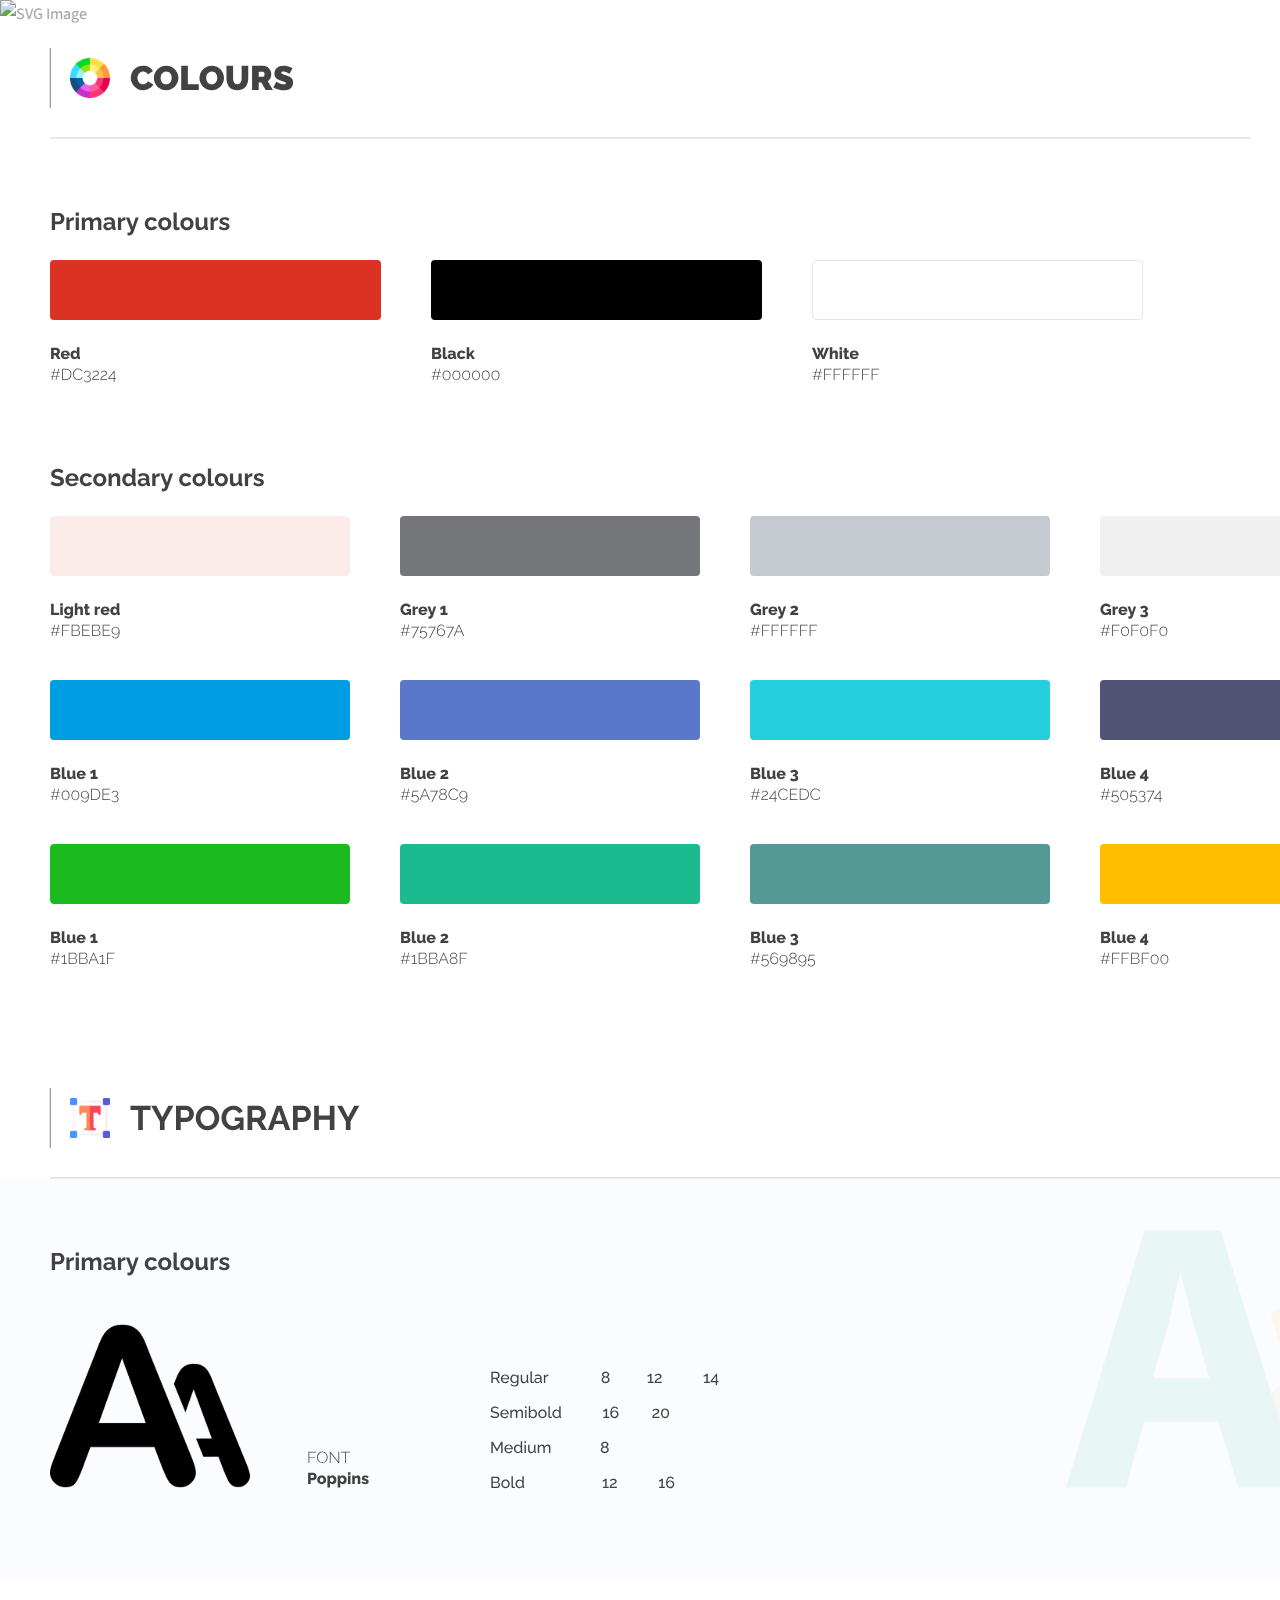
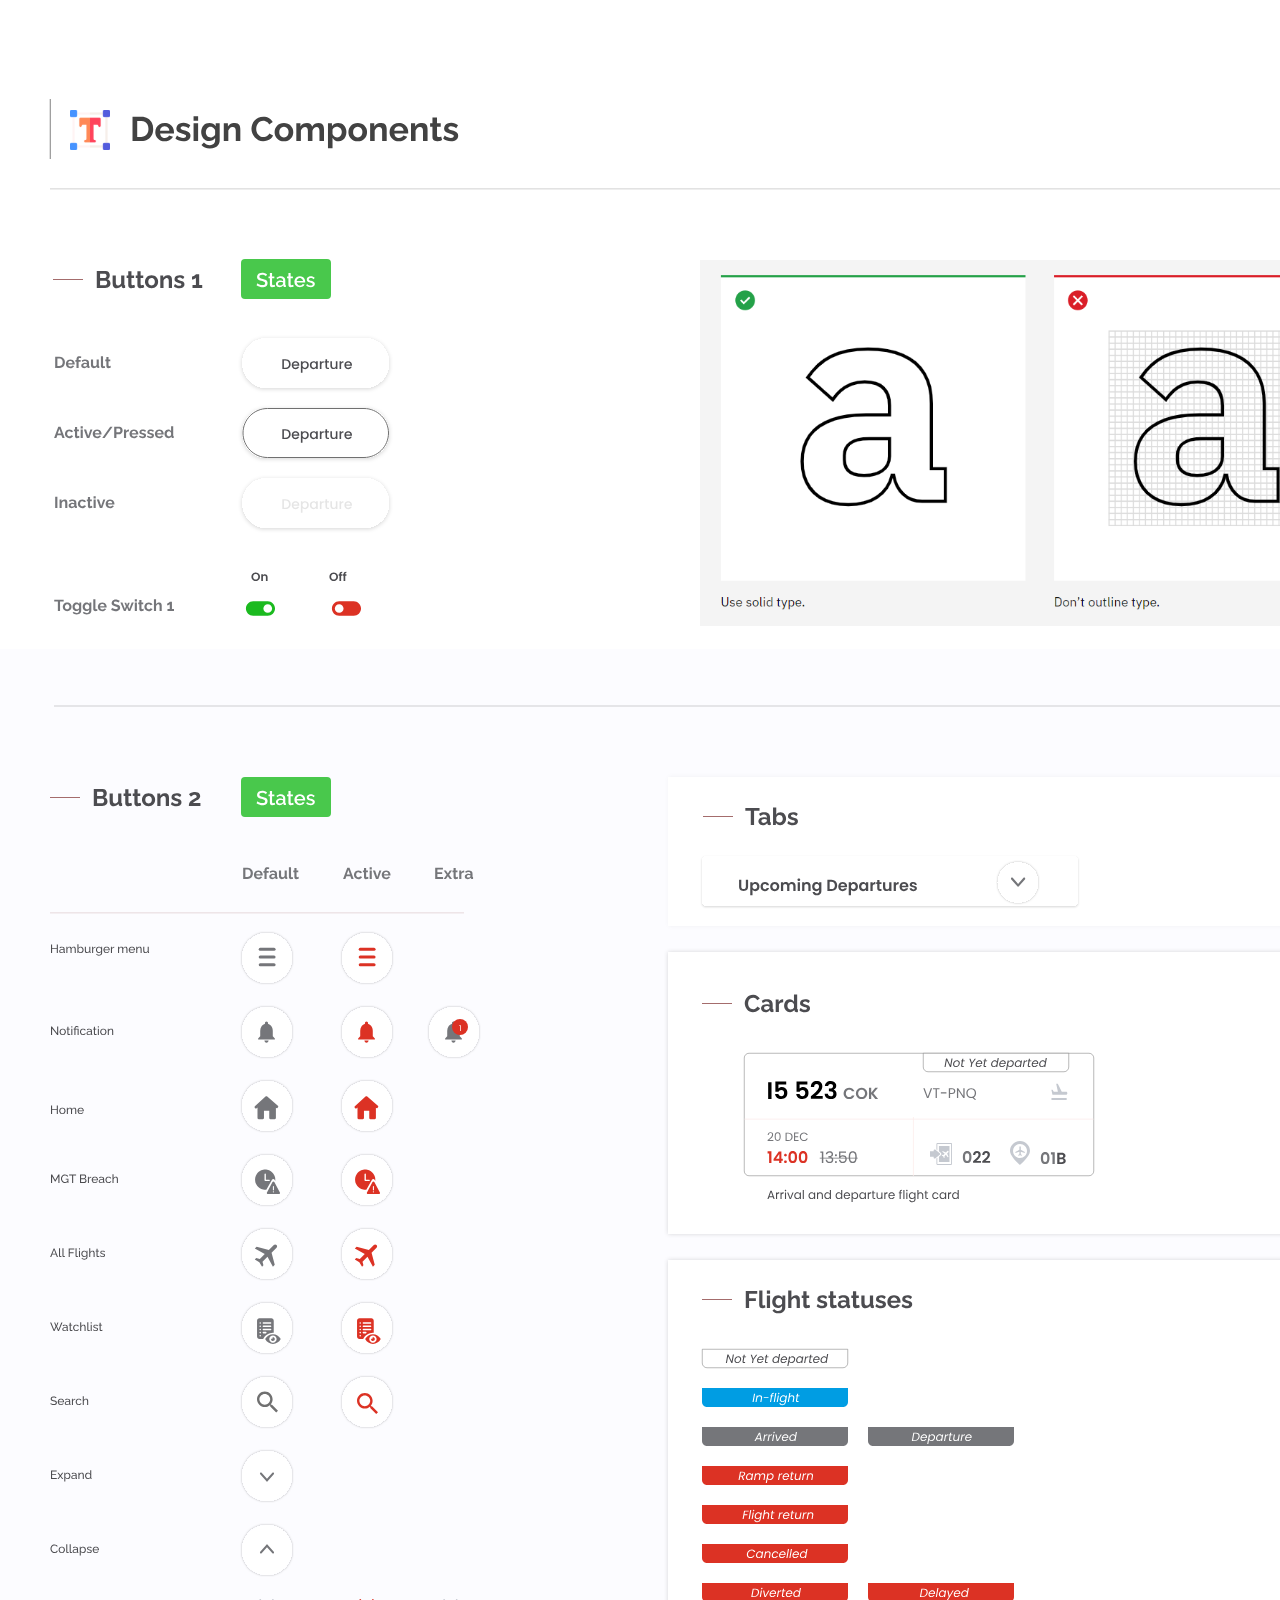
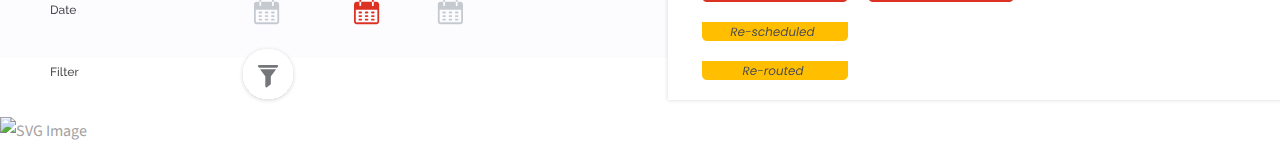
==== product1.html @ 97ff6e6d "initial commit" ====
<!DOCTYPE HTML>
<!--
	Strata by HTML5 UP
	html5up.net | @ajlkn
	Free for personal and commercial use under the CCA 3.0 license (html5up.net/license)
-->
<html>
	<head>
		<title>Strata by HTML5 UP</title>
		<meta charset="utf-8" />
		<meta name="viewport" content="width=device-width, initial-scale=1, user-scalable=no" />
		<link rel="stylesheet" href="assets/css/main.css" />
	</head>
	<body >
		
		<img src="AirAsia India Case Study Page 1.svg" alt="SVG Image">
		<img src="AirAsia India Design System Page 2.svg" alt="SVG Image">
		<img src="AirAsia India Case Study Page 3.svg" alt="SVG Image">
		
		  
			<!-- <header id="header">
				<div class="inner">
					<a href="#" class="image avatar"><img src="images/avatar.jpg" alt="" /></a>
					<h1><strong>I am Karmukil</strong></h1> 
					<div style=" color: #49bf9d; font-size: 40px;margin-top: 1rem;
					margin-bottom: 0.8rem;font-weight:bold;text-shadow: 2px 2px 4px rgba(0, 0, 0, 0.5);">Product designer</div>
					<div style=" letter-spacing: 0.1rem;">USER EXPERIENCE  &nbsp;  |   &nbsp;  VISUAL DESIGN <br /></div>
				</div>
			</header> -->

		<!-- Main -->
			

		<!-- Footer -->
			<!-- <footer id="footer">
				<div class="inner">
					<ul class="icons">
						<li><a href="https://www.linkedin.com/in/karmukil-mayilvaganan-96b422119/" class="icon brands fa-linkedin"><span class="label">linkedin</span></a></li>
						<li><a href="#" class="icon brands fa-github"><span class="label">Github</span></a></li>
						<li><a href="https://www.figma.com/@karmukil" class="icon brands fa-figma"><span class="label">figma</span></a></li>
						<li><a href="mailto:karmukil196@gmail.com?subject=Subject&body=Body text" class="icon solid fa-envelope"><span class="label">Email</span></a></li>
					</ul>
					<ul class="copyright">
						<li>Copyright &copy; 2023 karmukil</li><li>All Rights Reserved</li>
					</ul>
				</div>
			</footer> -->

		<!-- Scripts -->
			<script src="assets/js/jquery.min.js"></script>
			<script src="assets/js/jquery.poptrox.min.js"></script>
			<script src="assets/js/browser.min.js"></script>
			<script src="assets/js/breakpoints.min.js"></script>
			<script src="assets/js/util.js"></script>
			<script src="assets/js/main.js"></script>

	</body>
</html>
---- assets/css/main.css ----
@import url("fontawesome-all.min.css");
@import url("https://fonts.googleapis.com/css?family=Source+Sans+Pro:400,400italic");

/*
	Strata by HTML5 UP
	html5up.net | @ajlkn
	Free for personal and commercial use under the CCA 3.0 license (html5up.net/license)
*/

html, body, div, span, applet, object,
iframe, h1, h2, h3, h4, h5, h6, p, blockquote,
pre, a, abbr, acronym, address, big, cite,
code, del, dfn, em, img, ins, kbd, q, s, samp,
small, strike, strong, sub, sup, tt, var, b,
u, i, center, dl, dt, dd, ol, ul, li, fieldset,
form, label, legend, table, caption, tbody,
tfoot, thead, tr, th, td, article, aside,
canvas, details, embed, figure, figcaption,
footer, header, hgroup, menu, nav, output, ruby,
section, summary, time, mark, audio, video {
	margin: 0;
	padding: 0;
	border: 0;
	font-size: 100%;
	font: inherit;
	vertical-align: baseline;}

article, aside, details, figcaption, figure,
footer, header, hgroup, menu, nav, section {
	display: block;}

body {
	line-height: 1;
}

ol, ul {
	list-style: none;
}

blockquote, q {
	quotes: none;
}

	blockquote:before, blockquote:after, q:before, q:after {
		content: '';
		content: none;
	}

table {
	border-collapse: collapse;
	border-spacing: 0;
}

body {
	-webkit-text-size-adjust: none;
}

mark {
	background-color: transparent;
	color: inherit;
}

input::-moz-focus-inner {
	border: 0;
	padding: 0;
}

input, select, textarea {
	-moz-appearance: none;
	-webkit-appearance: none;
	-ms-appearance: none;
	appearance: none;
}

/* Basic */

	html {
		box-sizing: border-box;
	}

	*, *:before, *:after {
		box-sizing: inherit;
	}

	body {
		background: #fff;
	}

		body.is-preload *, body.is-preload *:before, body.is-preload *:after {
			-moz-animation: none !important;
			-webkit-animation: none !important;
			-ms-animation: none !important;
			animation: none !important;
			-moz-transition: none !important;
			-webkit-transition: none !important;
			-ms-transition: none !important;
			transition: none !important;
		}

	body, input, select, textarea {
		color: #a2a2a2;
		font-family: "Source Sans Pro", Helvetica, sans-serif;
		font-size: 16pt;
		font-weight: 400;
		line-height: 1.75em;
	}

	a {
		-moz-transition: color 0.2s ease-in-out, border-color 0.2s ease-in-out;
		-webkit-transition: color 0.2s ease-in-out, border-color 0.2s ease-in-out;
		-ms-transition: color 0.2s ease-in-out, border-color 0.2s ease-in-out;
		transition: color 0.2s ease-in-out, border-color 0.2s ease-in-out;
		border-bottom: dotted 1px;
		color: #49bf9d;
		text-decoration: none;
	}

		a:hover {
			border-bottom-color: transparent;
			color: #49bf9d !important;
			text-decoration: none;
		}

	strong, b {
		color: #787878;
		font-weight: 400;
	}

	em, i {
		font-style: italic;
	}

	p {
		margin: 0 0 2em 0;
	}

	h1, h2, h3, h4, h5, h6 {
		color: #787878;
		font-weight: 400;
		line-height: 1em;
		margin: 0 0 1em 0;
	}

		h1 a, h2 a, h3 a, h4 a, h5 a, h6 a {
			color: inherit;
			text-decoration: none;
		}

	h1 {
		font-size: 2em;
		line-height: 1.5em;
	}

	h2 {
		font-size: 1.5em;
		line-height: 1.5em;
	}

	h3 {
		font-size: 1.25em;
		line-height: 1.5em;
	}

	h4 {
		font-size: 1.1em;
		line-height: 1.5em;
	}

	h5 {
		font-size: 0.9em;
		line-height: 1.5em;
	}

	h6 {
		font-size: 0.7em;
		line-height: 1.5em;
	}

	sub {
		font-size: 0.8em;
		position: relative;
		top: 0.5em;
	}

	sup {
		font-size: 0.8em;
		position: relative;
		top: -0.5em;
	}

	hr {
		border: 0;
		border-bottom: solid 2px #efefef;
		margin: 2em 0;
	}

		hr.major {
			margin: 3em 0;
		}

	blockquote {
		border-left: solid 6px #efefef;
		font-style: italic;
		margin: 0 0 2em 0;
		padding: 0.5em 0 0.5em 1.5em;
	}

	code {
		background: #f7f7f7;
		border-radius: 0.35em;
		border: solid 2px #efefef;
		font-family: "Courier New", monospace;
		font-size: 0.9em;
		margin: 0 0.25em;
		padding: 0.25em 0.65em;
	}

	pre {
		-webkit-overflow-scrolling: touch;
		font-family: "Courier New", monospace;
		font-size: 0.9em;
		margin: 0 0 2em 0;
	}

		pre code {
			display: block;
			line-height: 1.75em;
			padding: 1em 1.5em;
			overflow-x: auto;
		}

	.align-left {
		text-align: left;
	}

	.align-center {
		text-align: center;
	}

	.align-right {
		text-align: right;
	}

/* Container */

	.container {
		margin: 0 auto;
		max-width: calc(100% - 4em);
		width: 100%;
	}

		.container.xsmall {
			width: 25%;
		}

		.container.small {
			width: 50%;
		}

		.container.medium {
			width: 75%;
		}

		.container.large {
			width: 125%;
		}

		.container.xlarge {
			width: 150%;
		}

		.container.max {
			width: 100%;
		}

		@media screen and (max-width: 980px) {

			.container {
				width: 100% !important;
				max-width: 100% !important;
			}

		}

		@media screen and (max-width: 480px) {

			.container {
				max-width: calc(100% - 3em);
			}

		}

/* Row */

	.row {
		display: flex;
		flex-wrap: wrap;
		box-sizing: border-box;
		align-items: stretch;
	}

		.row > * {
			box-sizing: border-box;
		}

		.row.gtr-uniform > * > :last-child {
			margin-bottom: 0;
		}

		.row.aln-left {
			justify-content: flex-start;
		}

		.row.aln-center {
			justify-content: center;
		}

		.row.aln-right {
			justify-content: flex-end;
		}

		.row.aln-top {
			align-items: flex-start;
		}

		.row.aln-middle {
			align-items: center;
		}

		.row.aln-bottom {
			align-items: flex-end;
		}

		.row > .imp {
			order: -1;
		}

		.row > .col-1 {
			width: 8.33333%;
		}

		.row > .off-1 {
			margin-left: 8.33333%;
		}

		.row > .col-2 {
			width: 16.66667%;
		}

		.row > .off-2 {
			margin-left: 16.66667%;
		}

		.row > .col-3 {
			width: 25%;
		}

		.row > .off-3 {
			margin-left: 25%;
		}

		.row > .col-4 {
			width: 33.33333%;
		}

		.row > .off-4 {
			margin-left: 33.33333%;
		}

		.row > .col-5 {
			width: 41.66667%;
		}

		.row > .off-5 {
			margin-left: 41.66667%;
		}

		.row > .col-6 {
			width: 50%;
		}

		.row > .off-6 {
			margin-left: 50%;
		}

		.row > .col-7 {
			width: 58.33333%;
		}

		.row > .off-7 {
			margin-left: 58.33333%;
		}

		.row > .col-8 {
			width: 66.66667%;
		}

		.row > .off-8 {
			margin-left: 66.66667%;
		}

		.row > .col-9 {
			width: 75%;
		}

		.row > .off-9 {
			margin-left: 75%;
		}

		.row > .col-10 {
			width: 83.33333%;
		}

		.row > .off-10 {
			margin-left: 83.33333%;
		}

		.row > .col-11 {
			width: 91.66667%;
		}

		.row > .off-11 {
			margin-left: 91.66667%;
		}

		.row > .col-12 {
			width: 100%;
		}

		.row > .off-12 {
			margin-left: 100%;
		}

		.row.gtr-0 {
			margin-top: 0;
			margin-left: 0em;
		}

			.row.gtr-0 > * {
				padding: 0 0 0 0em;
			}

			.row.gtr-0.gtr-uniform {
				margin-top: 0em;
			}

				.row.gtr-0.gtr-uniform > * {
					padding-top: 0em;
				}

		.row.gtr-25 {
			margin-top: 0;
			margin-left: -0.625em;
		}

			.row.gtr-25 > * {
				padding: 0 0 0 0.625em;
			}

			.row.gtr-25.gtr-uniform {
				margin-top: -0.625em;
			}

				.row.gtr-25.gtr-uniform > * {
					padding-top: 0.625em;
				}

		.row.gtr-50 {
			margin-top: 0;
			margin-left: -1.25em;
		}

			.row.gtr-50 > * {
				padding: 0 0 0 1.25em;
			}

			.row.gtr-50.gtr-uniform {
				margin-top: -1.25em;
			}

				.row.gtr-50.gtr-uniform > * {
					padding-top: 1.25em;
				}

		.row {
			margin-top: 0;
			margin-left: -2.5em;
		}

			.row > * {
				padding: 0 0 0 2.5em;
			}

			.row.gtr-uniform {
				margin-top: -2.5em;
			}

				.row.gtr-uniform > * {
					padding-top: 2.5em;
				}

		.row.gtr-150 {
			margin-top: 0;
			margin-left: -3.75em;
		}

			.row.gtr-150 > * {
				padding: 0 0 0 3.75em;
			}

			.row.gtr-150.gtr-uniform {
				margin-top: -3.75em;
			}

				.row.gtr-150.gtr-uniform > * {
					padding-top: 3.75em;
				}

		.row.gtr-200 {
			margin-top: 0;
			margin-left: -5em;
		}

			.row.gtr-200 > * {
				padding: 0 0 0 5em;
			}

			.row.gtr-200.gtr-uniform {
				margin-top: -5em;
			}

				.row.gtr-200.gtr-uniform > * {
					padding-top: 5em;
				}

		@media screen and (max-width: 1800px) {

			.row {
				display: flex;
				flex-wrap: wrap;
				box-sizing: border-box;
				align-items: stretch;
			}

				.row > * {
					box-sizing: border-box;
				}

				.row.gtr-uniform > * > :last-child {
					margin-bottom: 0;
				}

				.row.aln-left {
					justify-content: flex-start;
				}

				.row.aln-center {
					justify-content: center;
				}

				.row.aln-right {
					justify-content: flex-end;
				}

				.row.aln-top {
					align-items: flex-start;
				}

				.row.aln-middle {
					align-items: center;
				}

				.row.aln-bottom {
					align-items: flex-end;
				}

				.row > .imp-xlarge {
					order: -1;
				}

				.row > .col-1-xlarge {
					width: 8.33333%;
				}

				.row > .off-1-xlarge {
					margin-left: 8.33333%;
				}

				.row > .col-2-xlarge {
					width: 16.66667%;
				}

				.row > .off-2-xlarge {
					margin-left: 16.66667%;
				}

				.row > .col-3-xlarge {
					width: 25%;
				}

				.row > .off-3-xlarge {
					margin-left: 25%;
				}

				.row > .col-4-xlarge {
					width: 33.33333%;
				}

				.row > .off-4-xlarge {
					margin-left: 33.33333%;
				}

				.row > .col-5-xlarge {
					width: 41.66667%;
				}

				.row > .off-5-xlarge {
					margin-left: 41.66667%;
				}

				.row > .col-6-xlarge {
					width: 50%;
				}

				.row > .off-6-xlarge {
					margin-left: 50%;
				}

				.row > .col-7-xlarge {
					width: 58.33333%;
				}

				.row > .off-7-xlarge {
					margin-left: 58.33333%;
				}

				.row > .col-8-xlarge {
					width: 66.66667%;
				}

				.row > .off-8-xlarge {
					margin-left: 66.66667%;
				}

				.row > .col-9-xlarge {
					width: 75%;
				}

				.row > .off-9-xlarge {
					margin-left: 75%;
				}

				.row > .col-10-xlarge {
					width: 83.33333%;
				}

				.row > .off-10-xlarge {
					margin-left: 83.33333%;
				}

				.row > .col-11-xlarge {
					width: 91.66667%;
				}

				.row > .off-11-xlarge {
					margin-left: 91.66667%;
				}

				.row > .col-12-xlarge {
					width: 100%;
				}

				.row > .off-12-xlarge {
					margin-left: 100%;
				}

				.row.gtr-0 {
					margin-top: 0;
					margin-left: 0em;
				}

					.row.gtr-0 > * {
						padding: 0 0 0 0em;
					}

					.row.gtr-0.gtr-uniform {
						margin-top: 0em;
					}

						.row.gtr-0.gtr-uniform > * {
							padding-top: 0em;
						}

				.row.gtr-25 {
					margin-top: 0;
					margin-left: -0.625em;
				}

					.row.gtr-25 > * {
						padding: 0 0 0 0.625em;
					}

					.row.gtr-25.gtr-uniform {
						margin-top: -0.625em;
					}

						.row.gtr-25.gtr-uniform > * {
							padding-top: 0.625em;
						}

				.row.gtr-50 {
					margin-top: 0;
					margin-left: -1.25em;
				}

					.row.gtr-50 > * {
						padding: 0 0 0 1.25em;
					}

					.row.gtr-50.gtr-uniform {
						margin-top: -1.25em;
					}

						.row.gtr-50.gtr-uniform > * {
							padding-top: 1.25em;
						}

				.row {
					margin-top: 0;
					margin-left: -2.5em;
				}

					.row > * {
						padding: 0 0 0 2.5em;
					}

					.row.gtr-uniform {
						margin-top: -2.5em;
					}

						.row.gtr-uniform > * {
							padding-top: 2.5em;
						}

				.row.gtr-150 {
					margin-top: 0;
					margin-left: -3.75em;
				}

					.row.gtr-150 > * {
						padding: 0 0 0 3.75em;
					}

					.row.gtr-150.gtr-uniform {
						margin-top: -3.75em;
					}

						.row.gtr-150.gtr-uniform > * {
							padding-top: 3.75em;
						}

				.row.gtr-200 {
					margin-top: 0;
					margin-left: -5em;
				}

					.row.gtr-200 > * {
						padding: 0 0 0 5em;
					}

					.row.gtr-200.gtr-uniform {
						margin-top: -5em;
					}

						.row.gtr-200.gtr-uniform > * {
							padding-top: 5em;
						}

		}

		@media screen and (max-width: 1280px) {

			.row {
				display: flex;
				flex-wrap: wrap;
				box-sizing: border-box;
				align-items: stretch;
			}

				.row > * {
					box-sizing: border-box;
				}

				.row.gtr-uniform > * > :last-child {
					margin-bottom: 0;
				}

				.row.aln-left {
					justify-content: flex-start;
				}

				.row.aln-center {
					justify-content: center;
				}

				.row.aln-right {
					justify-content: flex-end;
				}

				.row.aln-top {
					align-items: flex-start;
				}

				.row.aln-middle {
					align-items: center;
				}

				.row.aln-bottom {
					align-items: flex-end;
				}

				.row > .imp-large {
					order: -1;
				}

				.row > .col-1-large {
					width: 8.33333%;
				}

				.row > .off-1-large {
					margin-left: 8.33333%;
				}

				.row > .col-2-large {
					width: 16.66667%;
				}

				.row > .off-2-large {
					margin-left: 16.66667%;
				}

				.row > .col-3-large {
					width: 25%;
				}

				.row > .off-3-large {
					margin-left: 25%;
				}

				.row > .col-4-large {
					width: 33.33333%;
				}

				.row > .off-4-large {
					margin-left: 33.33333%;
				}

				.row > .col-5-large {
					width: 41.66667%;
				}

				.row > .off-5-large {
					margin-left: 41.66667%;
				}

				.row > .col-6-large {
					width: 50%;
				}

				.row > .off-6-large {
					margin-left: 50%;
				}

				.row > .col-7-large {
					width: 58.33333%;
				}

				.row > .off-7-large {
					margin-left: 58.33333%;
				}

				.row > .col-8-large {
					width: 66.66667%;
				}

				.row > .off-8-large {
					margin-left: 66.66667%;
				}

				.row > .col-9-large {
					width: 75%;
				}

				.row > .off-9-large {
					margin-left: 75%;
				}

				.row > .col-10-large {
					width: 83.33333%;
				}

				.row > .off-10-large {
					margin-left: 83.33333%;
				}

				.row > .col-11-large {
					width: 91.66667%;
				}

				.row > .off-11-large {
					margin-left: 91.66667%;
				}

				.row > .col-12-large {
					width: 100%;
				}

				.row > .off-12-large {
					margin-left: 100%;
				}

				.row.gtr-0 {
					margin-top: 0;
					margin-left: 0em;
				}

					.row.gtr-0 > * {
						padding: 0 0 0 0em;
					}

					.row.gtr-0.gtr-uniform {
						margin-top: 0em;
					}

						.row.gtr-0.gtr-uniform > * {
							padding-top: 0em;
						}

				.row.gtr-25 {
					margin-top: 0;
					margin-left: -0.5em;
				}

					.row.gtr-25 > * {
						padding: 0 0 0 0.5em;
					}

					.row.gtr-25.gtr-uniform {
						margin-top: -0.5em;
					}

						.row.gtr-25.gtr-uniform > * {
							padding-top: 0.5em;
						}

				.row.gtr-50 {
					margin-top: 0;
					margin-left: -1em;
				}

					.row.gtr-50 > * {
						padding: 0 0 0 1em;
					}

					.row.gtr-50.gtr-uniform {
						margin-top: -1em;
					}

						.row.gtr-50.gtr-uniform > * {
							padding-top: 1em;
						}

				.row {
					margin-top: 0;
					margin-left: -2em;
				}

					.row > * {
						padding: 0 0 0 2em;
					}

					.row.gtr-uniform {
						margin-top: -2em;
					}

						.row.gtr-uniform > * {
							padding-top: 2em;
						}

				.row.gtr-150 {
					margin-top: 0;
					margin-left: -3em;
				}

					.row.gtr-150 > * {
						padding: 0 0 0 3em;
					}

					.row.gtr-150.gtr-uniform {
						margin-top: -3em;
					}

						.row.gtr-150.gtr-uniform > * {
							padding-top: 3em;
						}

				.row.gtr-200 {
					margin-top: 0;
					margin-left: -4em;
				}

					.row.gtr-200 > * {
						padding: 0 0 0 4em;
					}

					.row.gtr-200.gtr-uniform {
						margin-top: -4em;
					}

						.row.gtr-200.gtr-uniform > * {
							padding-top: 4em;
						}

		}

		@media screen and (max-width: 980px) {

			.row {
				display: flex;
				flex-wrap: wrap;
				box-sizing: border-box;
				align-items: stretch;
			}

				.row > * {
					box-sizing: border-box;
				}

				.row.gtr-uniform > * > :last-child {
					margin-bottom: 0;
				}

				.row.aln-left {
					justify-content: flex-start;
				}

				.row.aln-center {
					justify-content: center;
				}

				.row.aln-right {
					justify-content: flex-end;
				}

				.row.aln-top {
					align-items: flex-start;
				}

				.row.aln-middle {
					align-items: center;
				}

				.row.aln-bottom {
					align-items: flex-end;
				}

				.row > .imp-medium {
					order: -1;
				}

				.row > .col-1-medium {
					width: 8.33333%;
				}

				.row > .off-1-medium {
					margin-left: 8.33333%;
				}

				.row > .col-2-medium {
					width: 16.66667%;
				}

				.row > .off-2-medium {
					margin-left: 16.66667%;
				}

				.row > .col-3-medium {
					width: 25%;
				}

				.row > .off-3-medium {
					margin-left: 25%;
				}

				.row > .col-4-medium {
					width: 33.33333%;
				}

				.row > .off-4-medium {
					margin-left: 33.33333%;
				}

				.row > .col-5-medium {
					width: 41.66667%;
				}

				.row > .off-5-medium {
					margin-left: 41.66667%;
				}

				.row > .col-6-medium {
					width: 50%;
				}

				.row > .off-6-medium {
					margin-left: 50%;
				}

				.row > .col-7-medium {
					width: 58.33333%;
				}

				.row > .off-7-medium {
					margin-left: 58.33333%;
				}

				.row > .col-8-medium {
					width: 66.66667%;
				}

				.row > .off-8-medium {
					margin-left: 66.66667%;
				}

				.row > .col-9-medium {
					width: 75%;
				}

				.row > .off-9-medium {
					margin-left: 75%;
				}

				.row > .col-10-medium {
					width: 83.33333%;
				}

				.row > .off-10-medium {
					margin-left: 83.33333%;
				}

				.row > .col-11-medium {
					width: 91.66667%;
				}

				.row > .off-11-medium {
					margin-left: 91.66667%;
				}

				.row > .col-12-medium {
					width: 100%;
				}

				.row > .off-12-medium {
					margin-left: 100%;
				}

				.row.gtr-0 {
					margin-top: 0;
					margin-left: 0em;
				}

					.row.gtr-0 > * {
						padding: 0 0 0 0em;
					}

					.row.gtr-0.gtr-uniform {
						margin-top: 0em;
					}

						.row.gtr-0.gtr-uniform > * {
							padding-top: 0em;
						}

				.row.gtr-25 {
					margin-top: 0;
					margin-left: -0.5em;
				}

					.row.gtr-25 > * {
						padding: 0 0 0 0.5em;
					}

					.row.gtr-25.gtr-uniform {
						margin-top: -0.5em;
					}

						.row.gtr-25.gtr-uniform > * {
							padding-top: 0.5em;
						}

				.row.gtr-50 {
					margin-top: 0;
					margin-left: -1em;
				}

					.row.gtr-50 > * {
						padding: 0 0 0 1em;
					}

					.row.gtr-50.gtr-uniform {
						margin-top: -1em;
					}

						.row.gtr-50.gtr-uniform > * {
							padding-top: 1em;
						}

				.row {
					margin-top: 0;
					margin-left: -2em;
				}

					.row > * {
						padding: 0 0 0 2em;
					}

					.row.gtr-uniform {
						margin-top: -2em;
					}

						.row.gtr-uniform > * {
							padding-top: 2em;
						}

				.row.gtr-150 {
					margin-top: 0;
					margin-left: -3em;
				}

					.row.gtr-150 > * {
						padding: 0 0 0 3em;
					}

					.row.gtr-150.gtr-uniform {
						margin-top: -3em;
					}

						.row.gtr-150.gtr-uniform > * {
							padding-top: 3em;
						}

				.row.gtr-200 {
					margin-top: 0;
					margin-left: -4em;
				}

					.row.gtr-200 > * {
						padding: 0 0 0 4em;
					}

					.row.gtr-200.gtr-uniform {
						margin-top: -4em;
					}

						.row.gtr-200.gtr-uniform > * {
							padding-top: 4em;
						}

		}

		@media screen and (max-width: 736px) {

			.row {
				display: flex;
				flex-wrap: wrap;
				box-sizing: border-box;
				align-items: stretch;
			}

				.row > * {
					box-sizing: border-box;
				}

				.row.gtr-uniform > * > :last-child {
					margin-bottom: 0;
				}

				.row.aln-left {
					justify-content: flex-start;
				}

				.row.aln-center {
					justify-content: center;
				}

				.row.aln-right {
					justify-content: flex-end;
				}

				.row.aln-top {
					align-items: flex-start;
				}

				.row.aln-middle {
					align-items: center;
				}

				.row.aln-bottom {
					align-items: flex-end;
				}

				.row > .imp-small {
					order: -1;
				}

				.row > .col-1-small {
					width: 8.33333%;
				}

				.row > .off-1-small {
					margin-left: 8.33333%;
				}

				.row > .col-2-small {
					width: 16.66667%;
				}

				.row > .off-2-small {
					margin-left: 16.66667%;
				}

				.row > .col-3-small {
					width: 25%;
				}

				.row > .off-3-small {
					margin-left: 25%;
				}

				.row > .col-4-small {
					width: 33.33333%;
				}

				.row > .off-4-small {
					margin-left: 33.33333%;
				}

				.row > .col-5-small {
					width: 41.66667%;
				}

				.row > .off-5-small {
					margin-left: 41.66667%;
				}

				.row > .col-6-small {
					width: 50%;
				}

				.row > .off-6-small {
					margin-left: 50%;
				}

				.row > .col-7-small {
					width: 58.33333%;
				}

				.row > .off-7-small {
					margin-left: 58.33333%;
				}

				.row > .col-8-small {
					width: 66.66667%;
				}

				.row > .off-8-small {
					margin-left: 66.66667%;
				}

				.row > .col-9-small {
					width: 75%;
				}

				.row > .off-9-small {
					margin-left: 75%;
				}

				.row > .col-10-small {
					width: 83.33333%;
				}

				.row > .off-10-small {
					margin-left: 83.33333%;
				}

				.row > .col-11-small {
					width: 91.66667%;
				}

				.row > .off-11-small {
					margin-left: 91.66667%;
				}

				.row > .col-12-small {
					width: 100%;
				}

				.row > .off-12-small {
					margin-left: 100%;
				}

				.row.gtr-0 {
					margin-top: 0;
					margin-left: 0em;
				}

					.row.gtr-0 > * {
						padding: 0 0 0 0em;
					}

					.row.gtr-0.gtr-uniform {
						margin-top: 0em;
					}

						.row.gtr-0.gtr-uniform > * {
							padding-top: 0em;
						}

				.row.gtr-25 {
					margin-top: 0;
					margin-left: -0.375em;
				}

					.row.gtr-25 > * {
						padding: 0 0 0 0.375em;
					}

					.row.gtr-25.gtr-uniform {
						margin-top: -0.375em;
					}

						.row.gtr-25.gtr-uniform > * {
							padding-top: 0.375em;
						}

				.row.gtr-50 {
					margin-top: 0;
					margin-left: -0.75em;
				}

					.row.gtr-50 > * {
						padding: 0 0 0 0.75em;
					}

					.row.gtr-50.gtr-uniform {
						margin-top: -0.75em;
					}

						.row.gtr-50.gtr-uniform > * {
							padding-top: 0.75em;
						}

				.row {
					margin-top: 0;
					margin-left: -1.5em;
				}

					.row > * {
						padding: 0 0 0 1.5em;
					}

					.row.gtr-uniform {
						margin-top: -1.5em;
					}

						.row.gtr-uniform > * {
							padding-top: 1.5em;
						}

				.row.gtr-150 {
					margin-top: 0;
					margin-left: -2.25em;
				}

					.row.gtr-150 > * {
						padding: 0 0 0 2.25em;
					}

					.row.gtr-150.gtr-uniform {
						margin-top: -2.25em;
					}

						.row.gtr-150.gtr-uniform > * {
							padding-top: 2.25em;
						}

				.row.gtr-200 {
					margin-top: 0;
					margin-left: -3em;
				}

					.row.gtr-200 > * {
						padding: 0 0 0 3em;
					}

					.row.gtr-200.gtr-uniform {
						margin-top: -3em;
					}

						.row.gtr-200.gtr-uniform > * {
							padding-top: 3em;
						}

		}

		@media screen and (max-width: 480px) {

			.row {
				display: flex;
				flex-wrap: wrap;
				box-sizing: border-box;
				align-items: stretch;
			}

				.row > * {
					box-sizing: border-box;
				}

				.row.gtr-uniform > * > :last-child {
					margin-bottom: 0;
				}

				.row.aln-left {
					justify-content: flex-start;
				}

				.row.aln-center {
					justify-content: center;
				}

				.row.aln-right {
					justify-content: flex-end;
				}

				.row.aln-top {
					align-items: flex-start;
				}

				.row.aln-middle {
					align-items: center;
				}

				.row.aln-bottom {
					align-items: flex-end;
				}

				.row > .imp-xsmall {
					order: -1;
				}

				.row > .col-1-xsmall {
					width: 8.33333%;
				}

				.row > .off-1-xsmall {
					margin-left: 8.33333%;
				}

				.row > .col-2-xsmall {
					width: 16.66667%;
				}

				.row > .off-2-xsmall {
					margin-left: 16.66667%;
				}

				.row > .col-3-xsmall {
					width: 25%;
				}

				.row > .off-3-xsmall {
					margin-left: 25%;
				}

				.row > .col-4-xsmall {
					width: 33.33333%;
				}

				.row > .off-4-xsmall {
					margin-left: 33.33333%;
				}

				.row > .col-5-xsmall {
					width: 41.66667%;
				}

				.row > .off-5-xsmall {
					margin-left: 41.66667%;
				}

				.row > .col-6-xsmall {
					width: 50%;
				}

				.row > .off-6-xsmall {
					margin-left: 50%;
				}

				.row > .col-7-xsmall {
					width: 58.33333%;
				}

				.row > .off-7-xsmall {
					margin-left: 58.33333%;
				}

				.row > .col-8-xsmall {
					width: 66.66667%;
				}

				.row > .off-8-xsmall {
					margin-left: 66.66667%;
				}

				.row > .col-9-xsmall {
					width: 75%;
				}

				.row > .off-9-xsmall {
					margin-left: 75%;
				}

				.row > .col-10-xsmall {
					width: 83.33333%;
				}

				.row > .off-10-xsmall {
					margin-left: 83.33333%;
				}

				.row > .col-11-xsmall {
					width: 91.66667%;
				}

				.row > .off-11-xsmall {
					margin-left: 91.66667%;
				}

				.row > .col-12-xsmall {
					width: 100%;
				}

				.row > .off-12-xsmall {
					margin-left: 100%;
				}

				.row.gtr-0 {
					margin-top: 0;
					margin-left: 0em;
				}

					.row.gtr-0 > * {
						padding: 0 0 0 0em;
					}

					.row.gtr-0.gtr-uniform {
						margin-top: 0em;
					}

						.row.gtr-0.gtr-uniform > * {
							padding-top: 0em;
						}

				.row.gtr-25 {
					margin-top: 0;
					margin-left: -0.375em;
				}

					.row.gtr-25 > * {
						padding: 0 0 0 0.375em;
					}

					.row.gtr-25.gtr-uniform {
						margin-top: -0.375em;
					}

						.row.gtr-25.gtr-uniform > * {
							padding-top: 0.375em;
						}

				.row.gtr-50 {
					margin-top: 0;
					margin-left: -0.75em;
				}

					.row.gtr-50 > * {
						padding: 0 0 0 0.75em;
					}

					.row.gtr-50.gtr-uniform {
						margin-top: -0.75em;
					}

						.row.gtr-50.gtr-uniform > * {
							padding-top: 0.75em;
						}

				.row {
					margin-top: 0;
					margin-left: -1.5em;
				}

					.row > * {
						padding: 0 0 0 1.5em;
					}

					.row.gtr-uniform {
						margin-top: -1.5em;
					}

						.row.gtr-uniform > * {
							padding-top: 1.5em;
						}

				.row.gtr-150 {
					margin-top: 0;
					margin-left: -2.25em;
				}

					.row.gtr-150 > * {
						padding: 0 0 0 2.25em;
					}

					.row.gtr-150.gtr-uniform {
						margin-top: -2.25em;
					}

						.row.gtr-150.gtr-uniform > * {
							padding-top: 2.25em;
						}

				.row.gtr-200 {
					margin-top: 0;
					margin-left: -3em;
				}

					.row.gtr-200 > * {
						padding: 0 0 0 3em;
					}

					.row.gtr-200.gtr-uniform {
						margin-top: -3em;
					}

						.row.gtr-200.gtr-uniform > * {
							padding-top: 3em;
						}

		}

/* Section/Article */

	section.special, article.special {
		text-align: center;
	}

	header p {
		color: #b2b2b2;
		position: relative;
		margin: 0 0 1.5em 0;
	}

	header h2 + p {
		font-size: 1.25em;
		margin-top: -1em;
		line-height: 1.5em;
	}

	header h3 + p {
		font-size: 1.1em;
		margin-top: -0.8em;
		line-height: 1.5em;
	}

	header h4 + p,
	header h5 + p,
	header h6 + p {
		font-size: 0.9em;
		margin-top: -0.6em;
		line-height: 1.5em;
	}

	header.major h2 {
		font-size: 2em;
	}

/* Form */

	form {
		margin: 0 0 2em 0;
	}

	label {
		color: #787878;
		display: block;
		font-size: 0.9em;
		font-weight: 400;
		margin: 0 0 1em 0;
	}

	input[type="text"],
	input[type="password"],
	input[type="email"],
	select,
	textarea {
		-moz-appearance: none;
		-webkit-appearance: none;
		-ms-appearance: none;
		appearance: none;
		background: #f7f7f7;
		border-radius: 0.35em;
		border: solid 2px transparent;
		color: inherit;
		display: block;
		outline: 0;
		padding: 0 0.75em;
		text-decoration: none;
		width: 100%;
	}

		input[type="text"]:invalid,
		input[type="password"]:invalid,
		input[type="email"]:invalid,
		select:invalid,
		textarea:invalid {
			box-shadow: none;
		}

		input[type="text"]:focus,
		input[type="password"]:focus,
		input[type="email"]:focus,
		select:focus,
		textarea:focus {
			border-color: #49bf9d;
		}

	select {
		background-image: url("data:image/svg+xml;charset=utf8,%3Csvg xmlns='http://www.w3.org/2000/svg' width='40' height='40' preserveAspectRatio='none' viewBox='0 0 40 40'%3E%3Cpath d='M9.4,12.3l10.4,10.4l10.4-10.4c0.2-0.2,0.5-0.4,0.9-0.4c0.3,0,0.6,0.1,0.9,0.4l3.3,3.3c0.2,0.2,0.4,0.5,0.4,0.9 c0,0.4-0.1,0.6-0.4,0.9L20.7,31.9c-0.2,0.2-0.5,0.4-0.9,0.4c-0.3,0-0.6-0.1-0.9-0.4L4.3,17.3c-0.2-0.2-0.4-0.5-0.4-0.9 c0-0.4,0.1-0.6,0.4-0.9l3.3-3.3c0.2-0.2,0.5-0.4,0.9-0.4S9.1,12.1,9.4,12.3z' fill='%23dfdfdf' /%3E%3C/svg%3E");
		background-size: 1.25rem;
		background-repeat: no-repeat;
		background-position: calc(100% - 1rem) center;
		height: 2.75em;
		padding-right: 2.75em;
		text-overflow: ellipsis;
	}

		select option {
			color: #787878;
			background: #fff;
		}

		select:focus::-ms-value {
			background-color: transparent;
		}

		select::-ms-expand {
			display: none;
		}

	input[type="text"],
	input[type="password"],
	input[type="email"],
	select {
		height: 2.75em;
	}

	textarea {
		padding: 0.75em;
	}

	input[type="checkbox"],
	input[type="radio"] {
		-moz-appearance: none;
		-webkit-appearance: none;
		-ms-appearance: none;
		appearance: none;
		display: block;
		float: left;
		margin-right: -2em;
		opacity: 0;
		width: 1em;
		z-index: -1;
	}

		input[type="checkbox"] + label,
		input[type="radio"] + label {
			text-decoration: none;
			color: #a2a2a2;
			cursor: pointer;
			display: inline-block;
			font-size: 1em;
			font-weight: 400;
			padding-left: 2.4em;
			padding-right: 0.75em;
			position: relative;
		}

			input[type="checkbox"] + label:before,
			input[type="radio"] + label:before {
				-moz-osx-font-smoothing: grayscale;
				-webkit-font-smoothing: antialiased;
				display: inline-block;
				font-style: normal;
				font-variant: normal;
				text-rendering: auto;
				line-height: 1;
				text-transform: none !important;
				font-family: 'Font Awesome 5 Free';
				font-weight: 900;
			}

			input[type="checkbox"] + label:before,
			input[type="radio"] + label:before {
				background: #f7f7f7;
				border-radius: 0.35em;
				border: solid 2px transparent;
				content: '';
				display: inline-block;
				font-size: 0.8em;
				height: 2.0625em;
				left: 0;
				line-height: 1.85625em;
				position: absolute;
				text-align: center;
				top: 0;
				width: 2.0625em;
			}

		input[type="checkbox"]:checked + label:before,
		input[type="radio"]:checked + label:before {
			background: #787878;
			border-color: #787878;
			color: #fff;
			content: '\f00c';
		}

		input[type="checkbox"]:focus + label:before,
		input[type="radio"]:focus + label:before {
			border-color: #49bf9d;
		}

	input[type="checkbox"] + label:before {
		border-radius: 0.35em;
	}

	input[type="radio"] + label:before {
		border-radius: 100%;
	}

	::-webkit-input-placeholder {
		color: #b2b2b2 !important;
		opacity: 1.0;
	}

	:-moz-placeholder {
		color: #b2b2b2 !important;
		opacity: 1.0;
	}

	::-moz-placeholder {
		color: #b2b2b2 !important;
		opacity: 1.0;
	}

	:-ms-input-placeholder {
		color: #b2b2b2 !important;
		opacity: 1.0;
	}

/* Box */

	.box {
		border-radius: 0.35em;
		border: solid 2px #efefef;
		margin-bottom: 2em;
		padding: 1.5em;
	}

		.box > :last-child,
		.box > :last-child > :last-child,
		.box > :last-child > :last-child > :last-child {
			margin-bottom: 0;
		}

		.box.alt {
			border: 0;
			border-radius: 0;
			padding: 0;
		}

/* Icon */

	.icon {
		text-decoration: none;
		border-bottom: none;
		position: relative;
	}

		.icon:before {
			-moz-osx-font-smoothing: grayscale;
			-webkit-font-smoothing: antialiased;
			display: inline-block;
			font-style: normal;
			font-variant: normal;
			text-rendering: auto;
			line-height: 1;
			text-transform: none !important;
			font-family: 'Font Awesome 5 Free';
			font-weight: 400;
		}

		.icon > .label {
			display: none;
		}

		.icon:before {
			line-height: inherit;
		}

		.icon.solid:before {
			font-weight: 900;
		}

		.icon.brands:before {
			font-family: 'Font Awesome 5 Brands';
		}

/* Image */
.read-more-text {
	position: absolute;
	top: 50%;
	left: 25%;
	transform: translate(-50%, -50%);
	color: white; /* Change text color */
	font-size: 24px; /* Adjust font size */
	font-weight: bold; /* Adjust font weight */
	text-align: center;
	background-color: rgba(0, 0, 0, 0.5); /* Background color with transparency */
	padding: 10px 20px;
	border-radius: 10px; /* Optional: Add border radius for a rounded look */
	opacity: 0; /* Initially, the text is invisible */
	
  }
  .image2-container:hover .read-more-text {
	opacity: 1; /* Make the text visible on hover */
  }
.image2-container {
	position: relative;
	display: inline-block;
	overflow: hidden;
	border-radius: 0.35em;
	border: 0;
  }
  
  .hover-image2 {
	width: 50%;
	height: auto;
	transition: filter 0.3s, opacity 0.3s;
  }
  
  .image2-container:hover .hover-image2 {
	content: 'View';
	display: inline-block;
	filter: blur(1px); /* Adjust the blur amount */
	opacity:1.0; /* Adjust the opacity */
  }
	.image {
		border-radius: 0.35em;
		border: 0;
		display: inline-block;
		position: relative;
	}

		.image:before {
			-moz-transition: opacity 0.2s ease-in-out;
			-webkit-transition: opacity 0.2s ease-in-out;
			-ms-transition: opacity 0.2s ease-in-out;
			transition: opacity 0.2s ease-in-out;
			background: url("images/overlay.png");
			border-radius: 0.35em;
			content: '';
			display: block;
			height: 100%;
			left: 0;
			opacity: 0.5;
			position: absolute;
			top: 0;
			width: 100%;
		}

		.image.thumb {
			text-align: center;
		}

			.image.thumb:after {
				-moz-transition: opacity 0.2s ease-in-out;
				-webkit-transition: opacity 0.2s ease-in-out;
				-ms-transition: opacity 0.2s ease-in-out;
				transition: opacity 0.2s ease-in-out;
				border-radius: 0.35em;
				border: solid 3px rgba(255, 255, 255, 0.5);
				color: #fff;
				content: 'View';
				display: inline-block;
				font-size: 0.8em;
				font-weight: 400;
				left: 50%;
				line-height: 2.25em;
				margin: -1.25em 0 0 -3em;
				opacity: 0;
				padding: 0 1.5em;
				position: absolute;
				text-align: center;
				text-decoration: none;
				top: 50%;
				white-space: nowrap;
			}
			
			  
			.image.thumb:hover:after {
				opacity: 1.0;
			}

			.image.thumb:hover:before {
				background: url("images/overlay.png"), url("images/overlay.png");
				opacity: 1.0;
			}

		.image img {
			border-radius: 0.35em;
			display: block;
		}

		.image.left {
			float: left;
			margin: 0 1.5em 1em 0;
			top: 0.25em;
		}

		.image.right {
			float: right;
			margin: 0 0 1em 1.5em;
			top: 0.25em;
		}

		.image.left, .image.right {
			max-width: 40%;
		}

			.image.left img, .image.right img {
				width: 100%;
			}

		.image.fit {
			display: block;
			margin: 0 0 2em 0;
			width: 100%;
		}

			.image.fit img {
				width: 100%;
			}

		.image.avatar {
			border-radius: 100%;
		}

			.image.avatar:before {
				display: none;
			}

			.image.avatar img {
				border-radius: 100%;
				width: 100%;
			}

/* List */

	ol {
		list-style: decimal;
		margin: 0 0 2em 0;
		padding-left: 1.25em;
	}

		ol li {
			padding-left: 0.25em;
		}

	ul {
		list-style: disc;
		margin: 0 0 2em 0;
		padding-left: 1em;
	}

		ul li {
			padding-left: 0.5em;
		}

		ul.alt {
			list-style: none;
			padding-left: 0;
		}

			ul.alt li {
				border-top: solid 2px #efefef;
				padding: 0.5em 0;
			}

				ul.alt li:first-child {
					border-top: 0;
					padding-top: 0;
				}

	dl {
		margin: 0 0 2em 0;
	}

/* Icons */

	ul.icons {
		cursor: default;
		list-style: none;
		padding-left: 0;
	}

		ul.icons li {
			display: inline-block;
			padding: 0 1em 0 0;
		}

			ul.icons li:last-child {
				padding-right: 0;
			}

			ul.icons li .icon:before {
				font-size: 1.5em;
			}

/* Labeled Icons */

	ul.labeled-icons {
		list-style: none;
		padding: 0;
	}

		ul.labeled-icons li {
			line-height: 1.75em;
			margin: 1.5em 0 0 0;
			padding-left: 2.25em;
			position: relative;
		}

			ul.labeled-icons li:first-child {
				margin-top: 0;
			}

			ul.labeled-icons li a {
				color: inherit;
			}

			ul.labeled-icons li h3 {
				color: #b2b2b2;
				left: 0;
				position: absolute;
				text-align: center;
				top: 0;
				width: 1em;
			}

/* Actions */

	ul.actions {
		display: -moz-flex;
		display: -webkit-flex;
		display: -ms-flex;
		display: flex;
		cursor: default;
		list-style: none;
		margin-left: -1em;
		padding-left: 0;
	}

		ul.actions li {
			padding: 0 0 0 1em;
			vertical-align: middle;
		}

		ul.actions.special {
			-moz-justify-content: center;
			-webkit-justify-content: center;
			-ms-justify-content: center;
			justify-content: center;
			width: 100%;
			margin-left: 0;
		}

			ul.actions.special li:first-child {
				padding-left: 0;
			}

		ul.actions.stacked {
			-moz-flex-direction: column;
			-webkit-flex-direction: column;
			-ms-flex-direction: column;
			flex-direction: column;
			margin-left: 0;
		}

			ul.actions.stacked li {
				padding: 1.3em 0 0 0;
			}

				ul.actions.stacked li:first-child {
					padding-top: 0;
				}

		ul.actions.fit {
			width: calc(100% + 1em);
		}

			ul.actions.fit li {
				-moz-flex-grow: 1;
				-webkit-flex-grow: 1;
				-ms-flex-grow: 1;
				flex-grow: 1;
				-moz-flex-shrink: 1;
				-webkit-flex-shrink: 1;
				-ms-flex-shrink: 1;
				flex-shrink: 1;
				width: 100%;
			}

				ul.actions.fit li > * {
					width: 100%;
				}

			ul.actions.fit.stacked {
				width: 100%;
			}

		@media screen and (max-width: 480px) {

			ul.actions:not(.fixed) {
				-moz-flex-direction: column;
				-webkit-flex-direction: column;
				-ms-flex-direction: column;
				flex-direction: column;
				margin-left: 0;
				width: 100% !important;
			}

				ul.actions:not(.fixed) li {
					-moz-flex-grow: 1;
					-webkit-flex-grow: 1;
					-ms-flex-grow: 1;
					flex-grow: 1;
					-moz-flex-shrink: 1;
					-webkit-flex-shrink: 1;
					-ms-flex-shrink: 1;
					flex-shrink: 1;
					padding: 1em 0 0 0;
					text-align: center;
					width: 100%;
				}

					ul.actions:not(.fixed) li > * {
						width: 100%;
					}

					ul.actions:not(.fixed) li:first-child {
						padding-top: 0;
					}

					ul.actions:not(.fixed) li input[type="submit"],
					ul.actions:not(.fixed) li input[type="reset"],
					ul.actions:not(.fixed) li input[type="button"],
					ul.actions:not(.fixed) li button,
					ul.actions:not(.fixed) li .button {
						width: 100%;
					}

						ul.actions:not(.fixed) li input[type="submit"].icon:before,
						ul.actions:not(.fixed) li input[type="reset"].icon:before,
						ul.actions:not(.fixed) li input[type="button"].icon:before,
						ul.actions:not(.fixed) li button.icon:before,
						ul.actions:not(.fixed) li .button.icon:before {
							margin-left: -0.5em;
						}

		}

/* Table */

	.table-wrapper {
		-webkit-overflow-scrolling: touch;
		overflow-x: auto;
	}

	table {
		margin: 0 0 2em 0;
		width: 100%;
	}

		table tbody tr {
			border: solid 1px #efefef;
			border-left: 0;
			border-right: 0;
		}

			table tbody tr:nth-child(2n + 1) {
				background-color: #f7f7f7;
			}

		table td {
			padding: 0.75em 0.75em;
		}

		table th {
			color: #787878;
			font-size: 0.9em;
			font-weight: 400;
			padding: 0 0.75em 0.75em 0.75em;
			text-align: left;
		}

		table thead {
			border-bottom: solid 2px #efefef;
		}

		table tfoot {
			border-top: solid 2px #efefef;
		}

		table.alt {
			border-collapse: separate;
		}

			table.alt tbody tr td {
				border: solid 2px #efefef;
				border-left-width: 0;
				border-top-width: 0;
			}

				table.alt tbody tr td:first-child {
					border-left-width: 2px;
				}

			table.alt tbody tr:first-child td {
				border-top-width: 2px;
			}

			table.alt thead {
				border-bottom: 0;
			}

			table.alt tfoot {
				border-top: 0;
			}

/* Button */

	input[type="submit"],
	input[type="reset"],
	input[type="button"],
	.button {
		-moz-appearance: none;
		-webkit-appearance: none;
		-ms-appearance: none;
		appearance: none;
		-moz-transition: background-color 0.2s ease-in-out, color 0.2s ease-in-out, border-color 0.2s ease-in-out;
		-webkit-transition: background-color 0.2s ease-in-out, color 0.2s ease-in-out, border-color 0.2s ease-in-out;
		-ms-transition: background-color 0.2s ease-in-out, color 0.2s ease-in-out, border-color 0.2s ease-in-out;
		transition: background-color 0.2s ease-in-out, color 0.2s ease-in-out, border-color 0.2s ease-in-out;
		background-color: transparent;
		border-radius: 0.35em;
		border: solid 3px #efefef;
		color: #787878 !important;
		cursor: pointer;
		display: inline-block;
		font-weight: 400;
		height: 3.15em;
		height: calc(2.75em + 6px);
		line-height: 2.75em;
		min-width: 10em;
		padding: 0 1.5em;
		text-align: center;
		text-decoration: none;
		white-space: nowrap;
	}

		input[type="submit"]:hover,
		input[type="reset"]:hover,
		input[type="button"]:hover,
		.button:hover {
			border-color: #49bf9d;
			color: #49bf9d !important;
		}

		input[type="submit"]:active,
		input[type="reset"]:active,
		input[type="button"]:active,
		.button:active {
			background-color: rgba(73, 191, 157, 0.1);
			border-color: #49bf9d;
			color: #49bf9d !important;
		}

		input[type="submit"].icon,
		input[type="reset"].icon,
		input[type="button"].icon,
		.button.icon {
			padding-left: 1.35em;
		}

			input[type="submit"].icon:before,
			input[type="reset"].icon:before,
			input[type="button"].icon:before,
			.button.icon:before {
				margin-right: 0.5em;
			}

		input[type="submit"].fit,
		input[type="reset"].fit,
		input[type="button"].fit,
		.button.fit {
			min-width: 0;
			width: 100%;
		}

		input[type="submit"].small,
		input[type="reset"].small,
		input[type="button"].small,
		.button.small {
			font-size: 0.8em;
		}

		input[type="submit"].large,
		input[type="reset"].large,
		input[type="button"].large,
		.button.large {
			font-size: 1.35em;
		}

		input[type="submit"].primary,
		input[type="reset"].primary,
		input[type="button"].primary,
		.button.primary {
			background-color: #49bf9d;
			border-color: #49bf9d;
			color: #ffffff !important;
		}

			input[type="submit"].primary:hover,
			input[type="reset"].primary:hover,
			input[type="button"].primary:hover,
			.button.primary:hover {
				background-color: #5cc6a7;
				border-color: #5cc6a7;
			}

			input[type="submit"].primary:active,
			input[type="reset"].primary:active,
			input[type="button"].primary:active,
			.button.primary:active {
				background-color: #3eb08f;
				border-color: #3eb08f;
			}

		input[type="submit"].disabled, input[type="submit"]:disabled,
		input[type="reset"].disabled,
		input[type="reset"]:disabled,
		input[type="button"].disabled,
		input[type="button"]:disabled,
		.button.disabled,
		.button:disabled {
			background-color: #e7e7e7 !important;
			border-color: #e7e7e7 !important;
			color: #b2b2b2 !important;
			cursor: default;
		}

/* Work Item */

	.work-item {
		margin: 0 0 2em 0;
	}

		.work-item .image {
			margin: 0 0 1.5em 0;
		}

		.work-item h3 {
			font-size: 1em;
			margin: 0 0 0.5em 0;
		}

		.work-item p {
			font-size: 0.8em;
			line-height: 1.5em;
			margin: 0;
		}

		/* .banner_typingtext {
			color: #222222;
			font-size: 28px;
			margin-bottom: 27px;
			font-family: 'Josefin Sans';
			font-weight: 600;
			display: inline-block;
			padding-left: 5px;
		}
	 */
			.ork-item .image {
				margin: 0 0 1.5em 0;
			}
	
			.ork-item h3 {
				font-size: 1em;
				margin: 0 0 0.5em 0;
			}
	
			.ork-item p {
				font-size: 0.8em;
				line-height: 1.5em;
				margin: 0;
			}

/* Header */

	#header {
		display: -moz-flex;
		display: -webkit-flex;
		display: -ms-flex;
		display: flex;
		-moz-flex-direction: column;
		-webkit-flex-direction: column;
		-ms-flex-direction: column;
		flex-direction: column;
		-moz-align-items: -moz-flex-end;
		-webkit-align-items: -webkit-flex-end;
		-ms-align-items: -ms-flex-end;
		align-items: flex-end;
		-moz-justify-content: space-between;
		-webkit-justify-content: space-between;
		-ms-justify-content: space-between;
		justify-content: space-between;
		background-color: #1f1815;
		background-attachment: scroll,								scroll;
		background-image: url("images/overlay.png"), url("../../images/bg.jpg");
		background-position: top left,							top left;
		background-repeat: repeat,								no-repeat;
		background-size: auto,								150%;
		color: rgba(255, 255, 255, 0.5);
		height: 100%;
		left: 0;
		padding: 8em 4em;
		position: fixed;
		text-align: right;
		top: 0;
		width: 35%;
	}

		#header > * {
			-moz-flex-shrink: 0;
			-webkit-flex-shrink: 0;
			-ms-flex-shrink: 0;
			flex-shrink: 0;
			width: 100%;
		}

		#header > .inner {
			-moz-flex-grow: 1;
			-webkit-flex-grow: 1;
			-ms-flex-grow: 1;
			flex-grow: 1;
			margin: 0 0 2em 0;
		}

		#header strong, #header b {
			color: #ffffff;
		}

		#header h2, #header h3, #header h4, #header h5, #header h6 {
			color: #ffffff;
		}

		#header h1 {
			color: rgba(255, 255, 255, 0.5);
			font-size: 1.35em;
			line-height: 1.75em;
			margin: 0;
		}

		#header .image.avatar {
			margin: 0 0 1em 0;
			width: 6.25em;
		}

/* Footer */

	#footer .icons {
		margin: 1em 0 0 0;
	}

		#footer .icons a {
			color: rgba(255, 255, 255, 0.4);
		}

	#footer .copyright {
		color: rgba(255, 255, 255, 0.4);
		font-size: 0.8em;
		list-style: none;
		margin: 1em 0 0 0;
		padding: 0;
	}

		#footer .copyright li {
			border-left: solid 1px rgba(255, 255, 255, 0.25);
			display: inline-block;
			line-height: 1em;
			margin-left: 0.75em;
			padding-left: 0.75em;
		}

			#footer .copyright li:first-child {
				border-left: 0;
				margin-left: 0;
				padding-left: 0;
			}

			#footer .copyright li a {
				color: inherit;
			}

/* Main */

	#main {
		margin-left: 35%;
		max-width: 54em;
		padding: 8em 4em 4em 4em;
		width: calc(100% - 35%);
	}

		#main > section {
			border-top: solid 2px #efefef;
			margin: 4em 0 0 0;
			padding: 4em 0 0 0;
		}

			#main > section:first-child {
				border-top: 0;
				margin-top: 0;
				padding-top: 0;
			}

/* Poptrox */

	@-moz-keyframes spin {
		0% {
			-moz-transform: rotate(0deg);
			-webkit-transform: rotate(0deg);
			-ms-transform: rotate(0deg);
			transform: rotate(0deg);
		}

		100% {
			-moz-transform: rotate(360deg);
			-webkit-transform: rotate(360deg);
			-ms-transform: rotate(360deg);
			transform: rotate(360deg);
		}
	}

	@-webkit-keyframes spin {
		0% {
			-moz-transform: rotate(0deg);
			-webkit-transform: rotate(0deg);
			-ms-transform: rotate(0deg);
			transform: rotate(0deg);
		}

		100% {
			-moz-transform: rotate(360deg);
			-webkit-transform: rotate(360deg);
			-ms-transform: rotate(360deg);
			transform: rotate(360deg);
		}
	}

	@-ms-keyframes spin {
		0% {
			-moz-transform: rotate(0deg);
			-webkit-transform: rotate(0deg);
			-ms-transform: rotate(0deg);
			transform: rotate(0deg);
		}

		100% {
			-moz-transform: rotate(360deg);
			-webkit-transform: rotate(360deg);
			-ms-transform: rotate(360deg);
			transform: rotate(360deg);
		}
	}

	@keyframes spin {
		0% {
			-moz-transform: rotate(0deg);
			-webkit-transform: rotate(0deg);
			-ms-transform: rotate(0deg);
			transform: rotate(0deg);
		}

		100% {
			-moz-transform: rotate(360deg);
			-webkit-transform: rotate(360deg);
			-ms-transform: rotate(360deg);
			transform: rotate(360deg);
		}
	}

	.poptrox-popup {
		-moz-box-sizing: content-box;
		-webkit-box-sizing: content-box;
		-ms-box-sizing: content-box;
		box-sizing: content-box;
		-webkit-tap-highlight-color: rgba(255, 255, 255, 0);
		background: #fff;
		border-radius: 0.35em;
		box-shadow: 0 0.1em 0.15em 0 rgba(0, 0, 0, 0.15);
		overflow: hidden;
		padding-bottom: 3em;
	}

		.poptrox-popup .loader {
			text-decoration: none;
			-moz-animation: spin 1s linear infinite;
			-webkit-animation: spin 1s linear infinite;
			-ms-animation: spin 1s linear infinite;
			animation: spin 1s linear infinite;
			font-size: 1.5em;
			height: 1em;
			left: 50%;
			line-height: 1em;
			margin: -0.5em 0 0 -0.5em;
			position: absolute;
			top: 50%;
			width: 1em;
		}

			.poptrox-popup .loader:before {
				-moz-osx-font-smoothing: grayscale;
				-webkit-font-smoothing: antialiased;
				display: inline-block;
				font-style: normal;
				font-variant: normal;
				text-rendering: auto;
				line-height: 1;
				text-transform: none !important;
				font-family: 'Font Awesome 5 Free';
				font-weight: 900;
			}

			.poptrox-popup .loader:before {
				content: '\f1ce';
			}

		.poptrox-popup .caption {
			background: #fff;
			bottom: 0;
			cursor: default;
			font-size: 0.9em;
			height: 3em;
			left: 0;
			line-height: 2.8em;
			position: absolute;
			text-align: center;
			width: 100%;
			z-index: 1;
		}

		.poptrox-popup .nav-next,
		.poptrox-popup .nav-previous {
			text-decoration: none;
			-moz-transition: opacity 0.2s ease-in-out;
			-webkit-transition: opacity 0.2s ease-in-out;
			-ms-transition: opacity 0.2s ease-in-out;
			transition: opacity 0.2s ease-in-out;
			-webkit-tap-highlight-color: rgba(255, 255, 255, 0);
			background: rgba(0, 0, 0, 0.01);
			cursor: pointer;
			height: 100%;
			opacity: 0;
			position: absolute;
			top: 0;
			width: 50%;
		}

			.poptrox-popup .nav-next:before,
			.poptrox-popup .nav-previous:before {
				-moz-osx-font-smoothing: grayscale;
				-webkit-font-smoothing: antialiased;
				display: inline-block;
				font-style: normal;
				font-variant: normal;
				text-rendering: auto;
				line-height: 1;
				text-transform: none !important;
				font-family: 'Font Awesome 5 Free';
				font-weight: 900;
			}

			.poptrox-popup .nav-next:before,
			.poptrox-popup .nav-previous:before {
				color: #fff;
				font-size: 2.5em;
				height: 1em;
				line-height: 1em;
				margin-top: -0.75em;
				position: absolute;
				text-align: center;
				top: 50%;
				width: 1.5em;
			}

		.poptrox-popup .nav-next {
			right: 0;
		}

			.poptrox-popup .nav-next:before {
				content: '\f105';
				right: 0;
			}

		.poptrox-popup .nav-previous {
			left: 0;
		}

			.poptrox-popup .nav-previous:before {
				content: '\f104';
				left: 0;
			}

		.poptrox-popup .closer {
			text-decoration: none;
			-moz-transition: opacity 0.2s ease-in-out;
			-webkit-transition: opacity 0.2s ease-in-out;
			-ms-transition: opacity 0.2s ease-in-out;
			transition: opacity 0.2s ease-in-out;
			-webkit-tap-highlight-color: rgba(255, 255, 255, 0);
			color: #fff;
			height: 4em;
			line-height: 4em;
			opacity: 0;
			position: absolute;
			right: 0;
			text-align: center;
			top: 0;
			width: 4em;
			z-index: 2;
		}

			.poptrox-popup .closer:before {
				-moz-osx-font-smoothing: grayscale;
				-webkit-font-smoothing: antialiased;
				display: inline-block;
				font-style: normal;
				font-variant: normal;
				text-rendering: auto;
				line-height: 1;
				text-transform: none !important;
				font-family: 'Font Awesome 5 Free';
				font-weight: 900;
			}

			.poptrox-popup .closer:before {
				-moz-box-sizing: content-box;
				-webkit-box-sizing: content-box;
				-ms-box-sizing: content-box;
				box-sizing: content-box;
				border-radius: 100%;
				border: solid 3px rgba(255, 255, 255, 0.5);
				content: '\f00d';
				display: block;
				font-size: 1em;
				height: 1.75em;
				left: 50%;
				line-height: 1.75em;
				margin: -0.875em 0 0 -0.875em;
				position: absolute;
				top: 50%;
				width: 1.75em;
			}

		.poptrox-popup:hover .nav-next,
		.poptrox-popup:hover .nav-previous {
			opacity: 0.5;
		}

			.poptrox-popup:hover .nav-next:hover,
			.poptrox-popup:hover .nav-previous:hover {
				opacity: 1.0;
			}

		.poptrox-popup:hover .closer {
			opacity: 0.5;
		}

			.poptrox-popup:hover .closer:hover {
				opacity: 1.0;
			}

/* Touch */

	body.is-touch .image.thumb:before {
		opacity: 0.5 !important;
	}

	body.is-touch .image.thumb:after {
		display: none !important;
	}

	body.is-touch #header {
		background-attachment: scroll;
		background-size: auto, cover;
	}

	body.is-touch .poptrox-popup .nav-next,
	body.is-touch .poptrox-popup .nav-previous,
	body.is-touch .poptrox-popup .closer {
		opacity: 1.0 !important;
	}

/* XLarge */

	@media screen and (max-width: 1800px) {

		/* Basic */

			body, input, select, textarea {
				font-size: 12pt;
			}

	}

/* Large */

	@media screen and (max-width: 1280px) {

		/* Header */

			#header {
				padding: 6em 3em 3em 3em;
				width: 30%;
			}

				#header h1 {
					font-size: 1.25em;
				}

					#header h1 br {
						display: none;
					}

				#header > .inner {
					margin-bottom: 0;
				}

		/* Footer */

			#footer .copyright li {
				border-left-width: 0;
				display: block;
				line-height: 2.25em;
				margin-left: 0;
				padding-left: 0;
			}

		/* Main */

			#main {
				margin-left: 30%;
				max-width: none;
				padding: 6em 3em 3em 3em;
				width: calc(100% - 30%);
			}

	}

/* Medium */

	@media screen and (max-width: 980px) {

		/* Basic */

			h1 br, h2 br, h3 br, h4 br, h5 br, h6 br {
				display: none;
			}

		/* List */

			ul.icons li .icon {
				font-size: 1.25em;
			}

		/* Header */

			#header {
				background-attachment: scroll;
				background-position: top left, center center;
				background-size: auto,		cover;
				left: auto;
				padding: 6em 4em;
				position: relative;
				text-align: center;
				top: auto;
				width: 100%;
				display: block;
			}

				#header h1 {
					font-size: 1.75em;
				}

					#header h1 br {
						display: inline;
					}

		/* Footer */

			#footer {
				background-attachment: scroll;
				background-color: #1f1815;
				background-image: url("images/overlay.png"), url("../../images/bg.jpg");
				background-position: top left,						bottom center;
				background-repeat: repeat,							no-repeat;
				background-size: auto,							cover;
				bottom: auto;
				left: auto;
				padding: 4em 4em 6em 4em;
				position: relative;
				text-align: center;
				width: 100%;
			}

				#footer .icons {
					margin: 0 0 1em 0;
				}

				#footer .copyright {
					margin: 0 0 1em 0;
				}

					#footer .copyright li {
						border-left-width: 1px;
						display: inline-block;
						line-height: 1em;
						margin-left: 0.75em;
						padding-left: 0.75em;
					}

		/* Main */

			#main {
				margin: 0;
				padding: 6em 4em;
				width: 100%;
			}

	}

/* Small */
.main > .content.dark {
	background: #433;
}
/* .main > .content {
	padding: 6em 0 6em 0;
} */

.main > .content.style1 {
	background-color:#1f1815;
	background-image:linear-gradient(rgba(0, 0, 0, 0.5), rgba(0, 0, 0, 0.7)),url(../../images/bg.jpg);
	
}

/* .main > .content>  .container {
	background:linear-gradient(rgba(0, 0, 0, 0.5), rgba(0, 0, 0, 0.7));
} */


.feature-icon {
	display: inline-block;
	position: relative;
	padding-bottom: 5em;
	margin-bottom: 2.75em;
	cursor: default;
}

	.feature-icon .icon {
		display: inline-block;
		width: 2em;
		height: 2em;
		font-size: 4.5em;
		border-radius: 100%;
		box-shadow: inset 0 0 0 1px #666;
		color: #666;
		line-height: 2em;
	}

	.feature-icon:before {
		content: '';
		background: #666;
		position: absolute;
		bottom: 0;
		left: 50%;
		margin-left: -0.325em;
		width: 0.65em;
		height: 0.65em;
		display: block;
		border-radius: 100%;
	}

	.feature-icon:after {
		content: '';
		position: absolute;
		left: 50%;
		bottom: 0.65em;
		width: 1px;
		height: 4.35em;
		background: #666;
		margin-left: -0.5px;
	}

.dark .feature-icon .icon {
	background: rgba(255, 255, 255, 0.15);
	box-shadow: inset 0 0 0 1px rgba(255, 255, 255, 0.5);
	color: #fff;
}

.dark .feature-icon:before, .dark .feature-icon:after {
	background: rgba(255, 255, 255, 0.5);
}

.dark h1, .dark h2, .dark h3, .dark h4, .dark h5, .dark h6 {
    color: #fff;
}


	@media screen and (max-width: 736px) {

		/* Basic */

			h1 {
				font-size: 1.5em;
			}

			h2 {
				font-size: 1.2em;
			}

			h3 {
				font-size: 1em;
			}
		
		/* Section/Article */

			section.special, article.special {
				text-align: center;
			}

			header.major h2 {
				font-size: 1.35em;
			}

		/* List */

			ul.labeled-icons li {
				padding-left: 2em;
			}

				ul.labeled-icons li h3 {
					line-height: 1.75em;
				}

		/* Header */

			#header {
				padding: 2.25em 1.5em;
			}

				#header h1 {
					font-size: 1.35em;
				}

		/* Footer */

			#footer {
				padding: 2.25em 1.5em;
			}

		/* Main */

			#main {
				padding: 2.25em 1.5em 0.25em 1.5em;
			}

				#main > section {
					margin: 2.25em 0 0 0;
					padding: 2.25em 0 0 0;
				}

		/* Poptrox */

			.poptrox-popup {
				border-radius: 0;
			}

				.poptrox-popup .nav-next:before,
				.poptrox-popup .nav-previous:before {
					margin-top: -1em;
				}

	}

	.sliding-word span {
		display: inline-block;
		opacity: 0;
		transform: translateY(100%);
		animation: slide-in 0.5s forwards;
	  }
	  
	  .sliding-word span:nth-child(1) { animation-delay: 0.1s; }
	  .sliding-word span:nth-child(2) { animation-delay: 0.2s; }
	  .sliding-word span:nth-child(3) { animation-delay: 0.3s; }
	  .sliding-word span:nth-child(4) { animation-delay: 0.4s; }
	  .sliding-word span:nth-child(5) { animation-delay: 0.5s; }
	  
	  @keyframes slide-in {
		0% {
		  opacity: 0;
		  transform: translateY(100%);
		}
		100% {
		  opacity: 1;
		  transform: translateY(0%);
		}
	  }

/* XSmall */

	@media screen and (max-width: 480px) {

		/* Header */

			#header {
				padding: 4.5em 1.5em;
			}

				#header h1 br {
					display: none;
				}

		/* Footer */

			#footer .copyright li {
				border-left-width: 0;
				display: block;
				line-height: 2.25em;
				margin-left: 0;
				padding-left: 0;
			}

	}
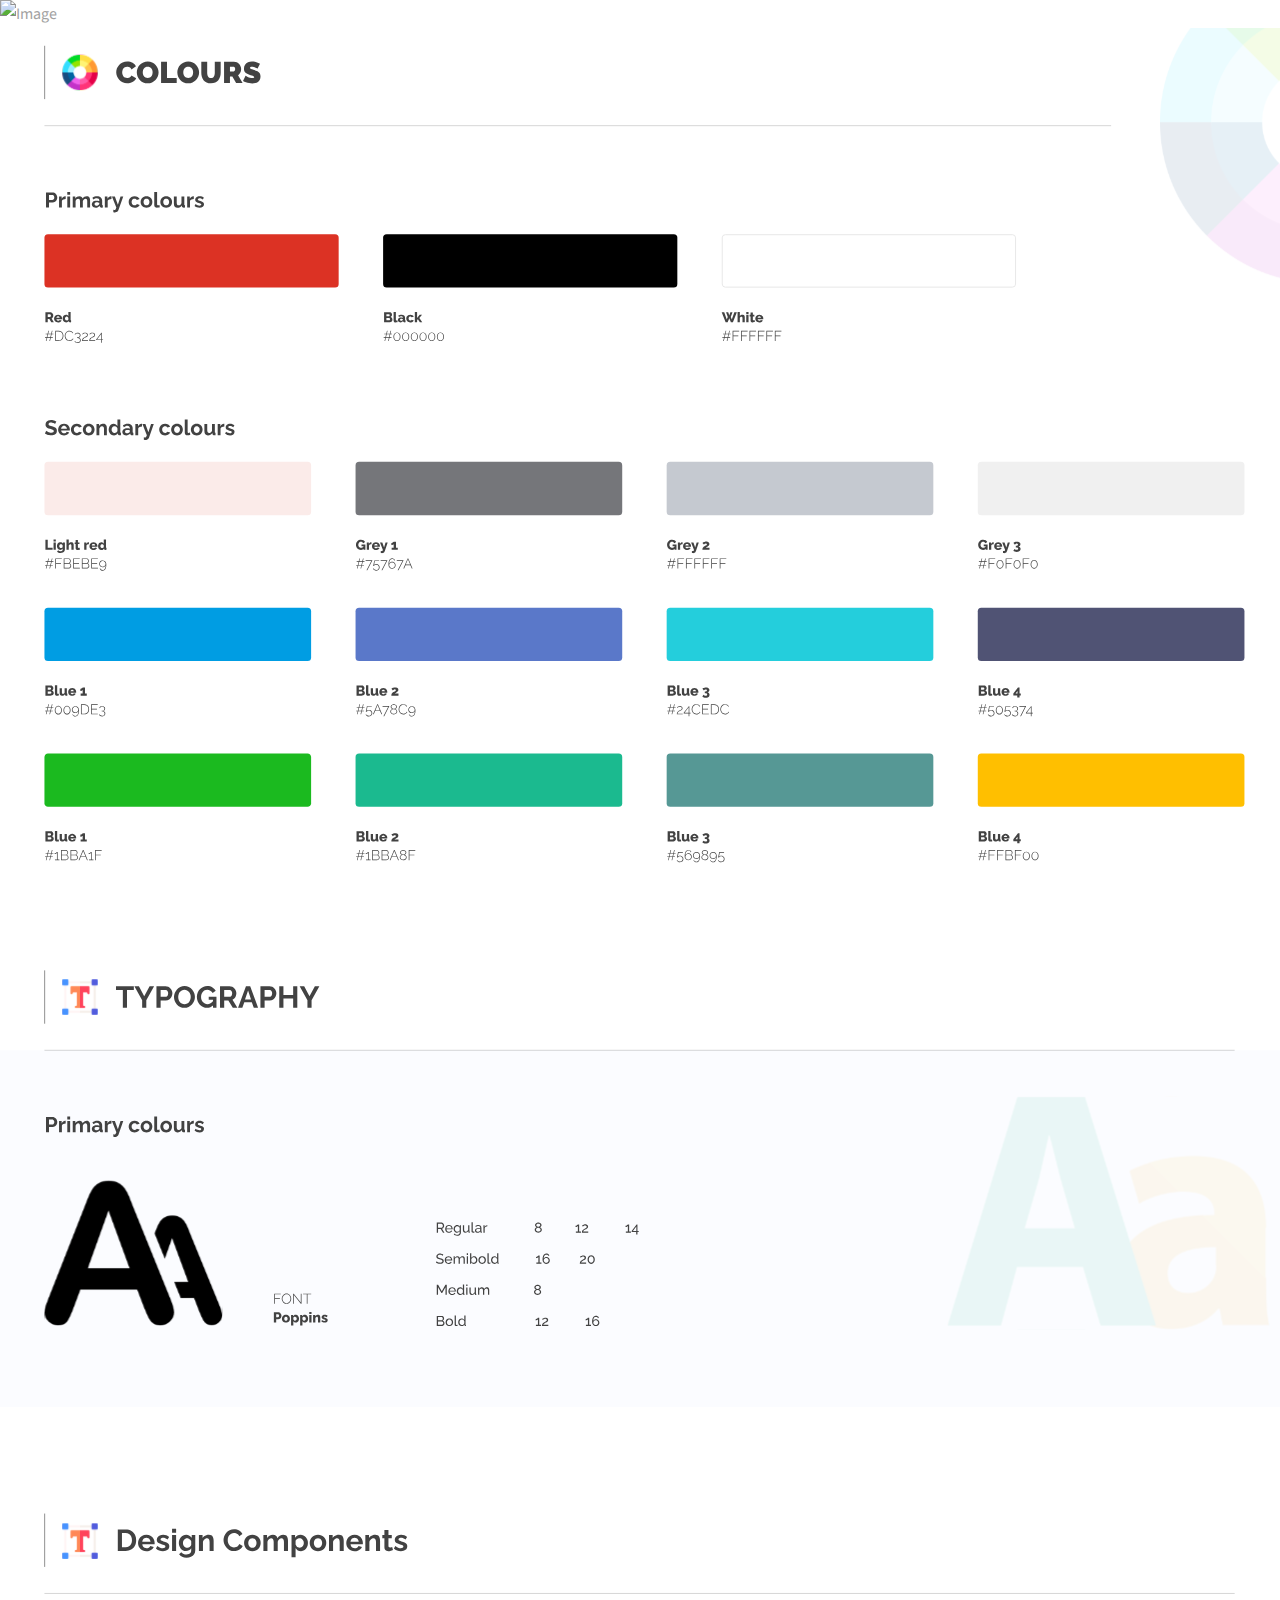
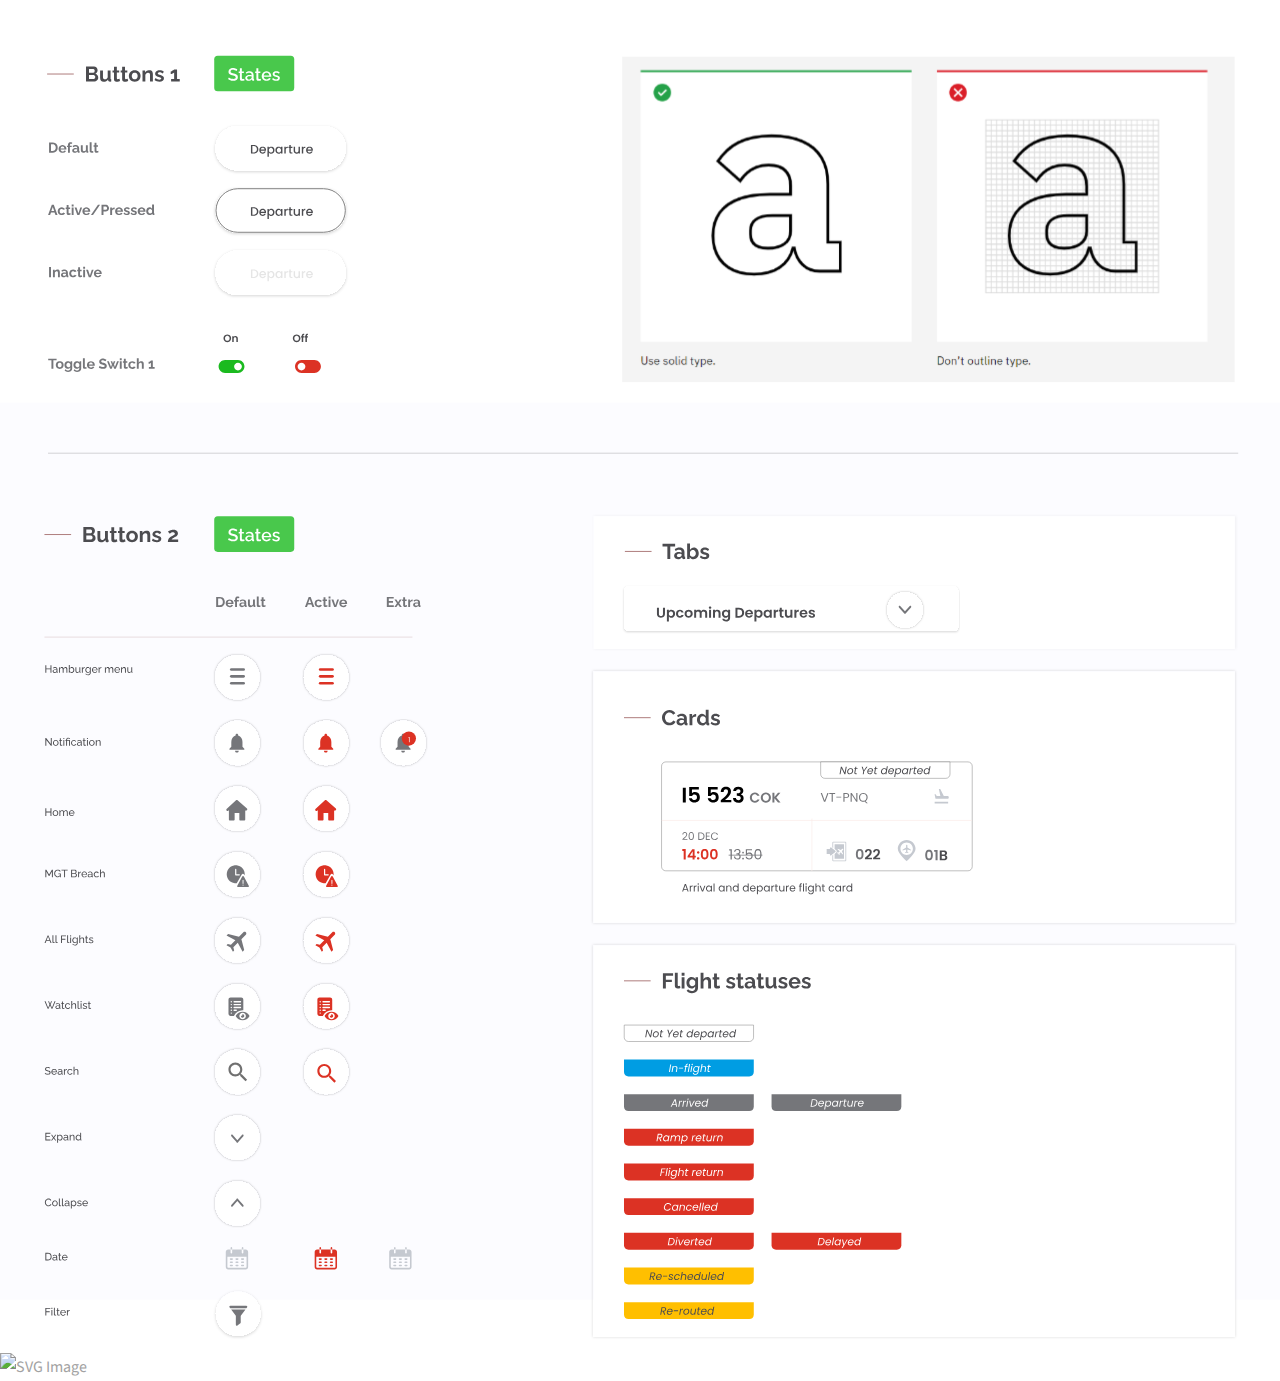
==== commit c62f5467: "Version2 Added with nav bar" ====
--- a/product1.html
+++ b/product1.html
@@ -11,40 +11,25 @@
 		<meta name="viewport" content="width=device-width, initial-scale=1, user-scalable=no" />
 		<link rel="stylesheet" href="assets/css/main.css" />
 	</head>
-	<body >
+	<body style="width: 100%;">
+		<section id="two">
+			<div class="row">
+		<div class="ork-item">
+			<img style="width: 100%;" src="AirAsia India Case Study Page 1.svg" alt="Image">
+		</div>
+	</div>
+	<div class="row"><div class="ork-item">
+		<img style="width: 100%;" src="AirAsia India Design System Page 2.svg" alt="SVG Image">
+	</div></div>
 		
-		<img src="AirAsia India Case Study Page 1.svg" alt="SVG Image">
-		<img src="AirAsia India Design System Page 2.svg" alt="SVG Image">
-		<img src="AirAsia India Case Study Page 3.svg" alt="SVG Image">
+		<div class="row"><div class="ork-item">
+			<img style="width: 100%;" src="AirAsia India Case Study Page 3.svg" alt="SVG Image">
+		</div></div>
+	</section>
+	
 		
-		  
-			<!-- <header id="header">
-				<div class="inner">
-					<a href="#" class="image avatar"><img src="images/avatar.jpg" alt="" /></a>
-					<h1><strong>I am Karmukil</strong></h1> 
-					<div style=" color: #49bf9d; font-size: 40px;margin-top: 1rem;
-					margin-bottom: 0.8rem;font-weight:bold;text-shadow: 2px 2px 4px rgba(0, 0, 0, 0.5);">Product designer</div>
-					<div style=" letter-spacing: 0.1rem;">USER EXPERIENCE  &nbsp;  |   &nbsp;  VISUAL DESIGN <br /></div>
-				</div>
-			</header> -->
-
-		<!-- Main -->
-			
-
-		<!-- Footer -->
-			<!-- <footer id="footer">
-				<div class="inner">
-					<ul class="icons">
-						<li><a href="https://www.linkedin.com/in/karmukil-mayilvaganan-96b422119/" class="icon brands fa-linkedin"><span class="label">linkedin</span></a></li>
-						<li><a href="#" class="icon brands fa-github"><span class="label">Github</span></a></li>
-						<li><a href="https://www.figma.com/@karmukil" class="icon brands fa-figma"><span class="label">figma</span></a></li>
-						<li><a href="mailto:karmukil196@gmail.com?subject=Subject&body=Body text" class="icon solid fa-envelope"><span class="label">Email</span></a></li>
-					</ul>
-					<ul class="copyright">
-						<li>Copyright &copy; 2023 karmukil</li><li>All Rights Reserved</li>
-					</ul>
-				</div>
-			</footer> -->
+		
+		 
 
 		<!-- Scripts -->
 			<script src="assets/js/jquery.min.js"></script>
--- a/assets/css/main.css
+++ b/assets/css/main.css
@@ -2051,6 +2051,11 @@
 	opacity: 0; /* Initially, the text is invisible */
 	
   }
+
+
+
+
+
   .image2-container:hover .read-more-text {
 	opacity: 1; /* Make the text visible on hover */
   }
@@ -2058,6 +2063,7 @@
 	position: relative;
 	display: inline-block;
 	overflow: hidden;
+	width: 100%;
 	border-radius: 0.35em;
 	border: 0;
   }
@@ -2067,6 +2073,8 @@
 	height: auto;
 	transition: filter 0.3s, opacity 0.3s;
   }
+
+  
   
   .image2-container:hover .hover-image2 {
 	content: 'View';
@@ -2096,8 +2104,8 @@
 			position: absolute;
 			top: 0;
 			width: 100%;
-		}
-
+		} 
+		
 		.image.thumb {
 			text-align: center;
 		}
@@ -3256,6 +3264,151 @@
 }
 
 
+
+.expand-menu-open {
+    cursor: pointer;
+    position: absolute;
+    right: 15px;
+    top: 16px;
+    z-index: 3;
+}
+/* +++++++++++++++++++++++++++++++++++++++++++++++++++++++++++++++++++++++++++++++++++++++++++++++++++ */
+.expand-menu-open span {
+    background: #000000 none repeat scroll 0 0;
+    display: block;
+    height: 2px;
+    -webkit-transition: all 0.3s ease 0s;
+    transition: all 0.3s ease 0s;
+}
+
+.expand-menu-open span:first-child {
+    width: 30px;
+}
+
+.expand-menu-open span:nth-child(2) {
+    float: right;
+    margin-top: 2px;
+    width: 26px;
+}
+
+.expand-menu-open span:nth-child(3) {
+    margin-top: 6px;
+    width: 30px;
+}
+
+.expand-menu-open span:last-child {
+    margin-top: 2px;
+    width: 22px;
+    float: right;
+}
+
+.expand-menu-open:hover span {
+    background: #49bf9d none repeat scroll 0 0;
+}
+.mainmenu-expand {
+    background-color: #fff;
+    height: 100%;
+    padding: 30px 0;
+    position: fixed;
+    right: -100%;
+    text-align: center;
+    top: 0;
+    -webkit-transition: all 0.5s ease 0s;
+    transition: all 0.5s ease 0s;
+    width: 300px;
+    z-index: 99;
+}
+
+.mainmenu-expand.slide_right {
+    box-shadow: 0 1px 5px rgba(0, 0, 0, 0.3);
+    right: 0;
+}
+
+.close-menu {
+    position: absolute;
+    top: 10px;
+    left: 10px;
+    cursor: pointer;
+}
+
+.close-menu i {
+    border: 1px solid #aaaaaa;
+    border-radius: 50%;
+    color: #aaaaaa;
+    display: block;
+    font-size: 16px;
+    height: 30px;
+    line-height: 30px;
+    text-align: center;
+    width: 30px;
+    -webkit-transition: all 0.3s ease 0s;
+    transition: all 0.3s ease 0s;
+}
+
+.close-menu i:hover,
+.close-menu i:focus {
+    color: #000000;
+    border-color: #000000;
+}
+
+.nav.navbar-nav {
+    float: none;
+}
+
+#slide-nav li {
+    float: none;
+    text-align: center;
+}
+
+#slide-nav li a {
+    background: rgba(0, 0, 0, 0) none repeat scroll 0 0;
+    border-bottom: 1px solid #dddddd;
+    color: #aaaaaa;
+    display: block;
+    font-family: "Montserrat", sans-serif;
+    font-size: 12px;
+    font-weight: 500;
+    padding: 13px 0;
+    text-transform: uppercase;
+}
+
+#slide-nav li a:hover,
+#slide-nav li a:active {
+    color: #000000;
+    background: none;
+}
+
+#slide-nav li a:focus {
+    color: #000000;
+}
+
+.menu-logo {
+    padding: 30px 0;
+}
+
+.mainmenu-box li a {
+    color: #aaaaaa;
+    font-family: 'Montserrat', sans-serif;
+    font-size: 12px;
+    font-weight: 500;
+    text-transform: uppercase;
+    padding: 13px 0;
+}
+
+.expand-social {
+    margin: 20px 0 15px;
+}
+
+.sidebar-bookmark-area > p {
+    font-size: 15px;
+    line-height: 1;
+}
+
+.sidebar-bookmark-area {
+    margin-top: 70px;
+}
+/* ++++++++++++++++++++++++++++++++++++++++++++++++++++++++++++++++++++++++++++++++++++++++++++++++++ */
+
 	@media screen and (max-width: 736px) {
 
 		/* Basic */
@@ -3380,4 +3533,6 @@
 				padding-left: 0;
 			}
 
-	}+	}
+
+
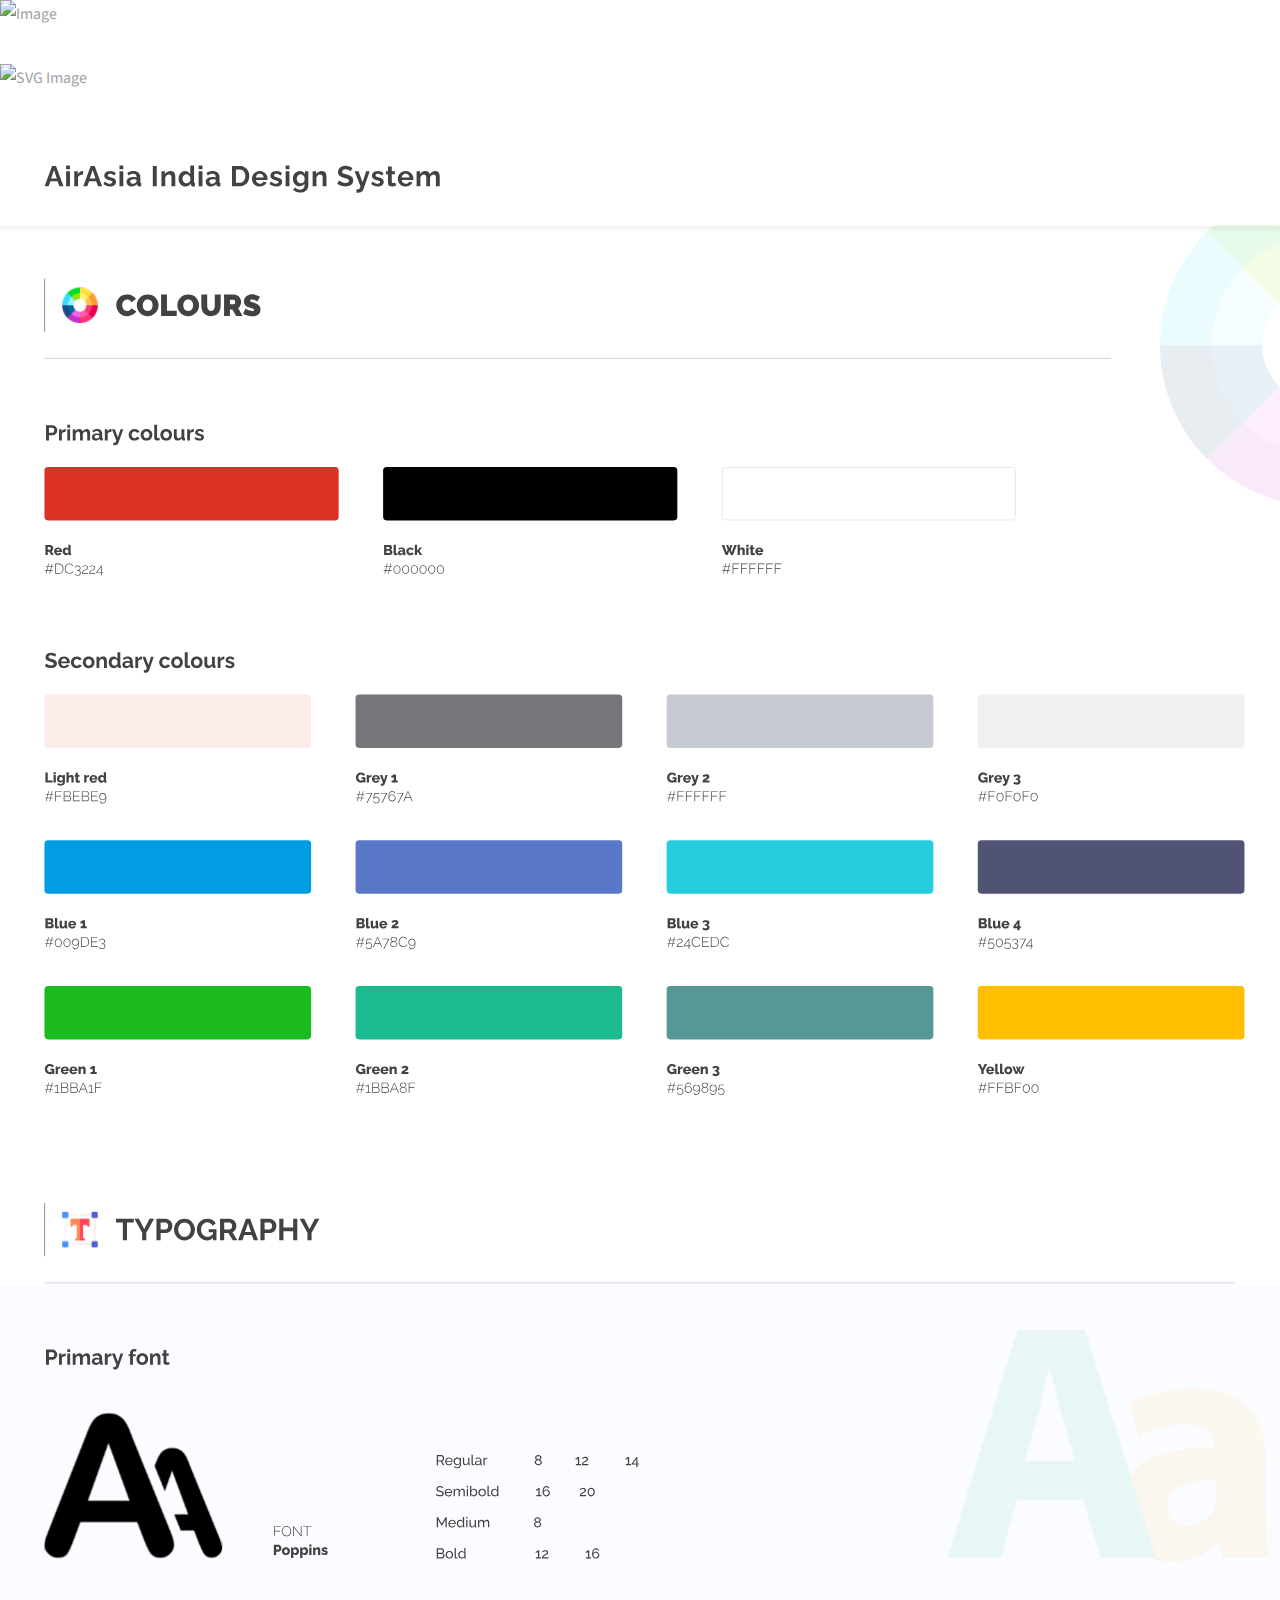
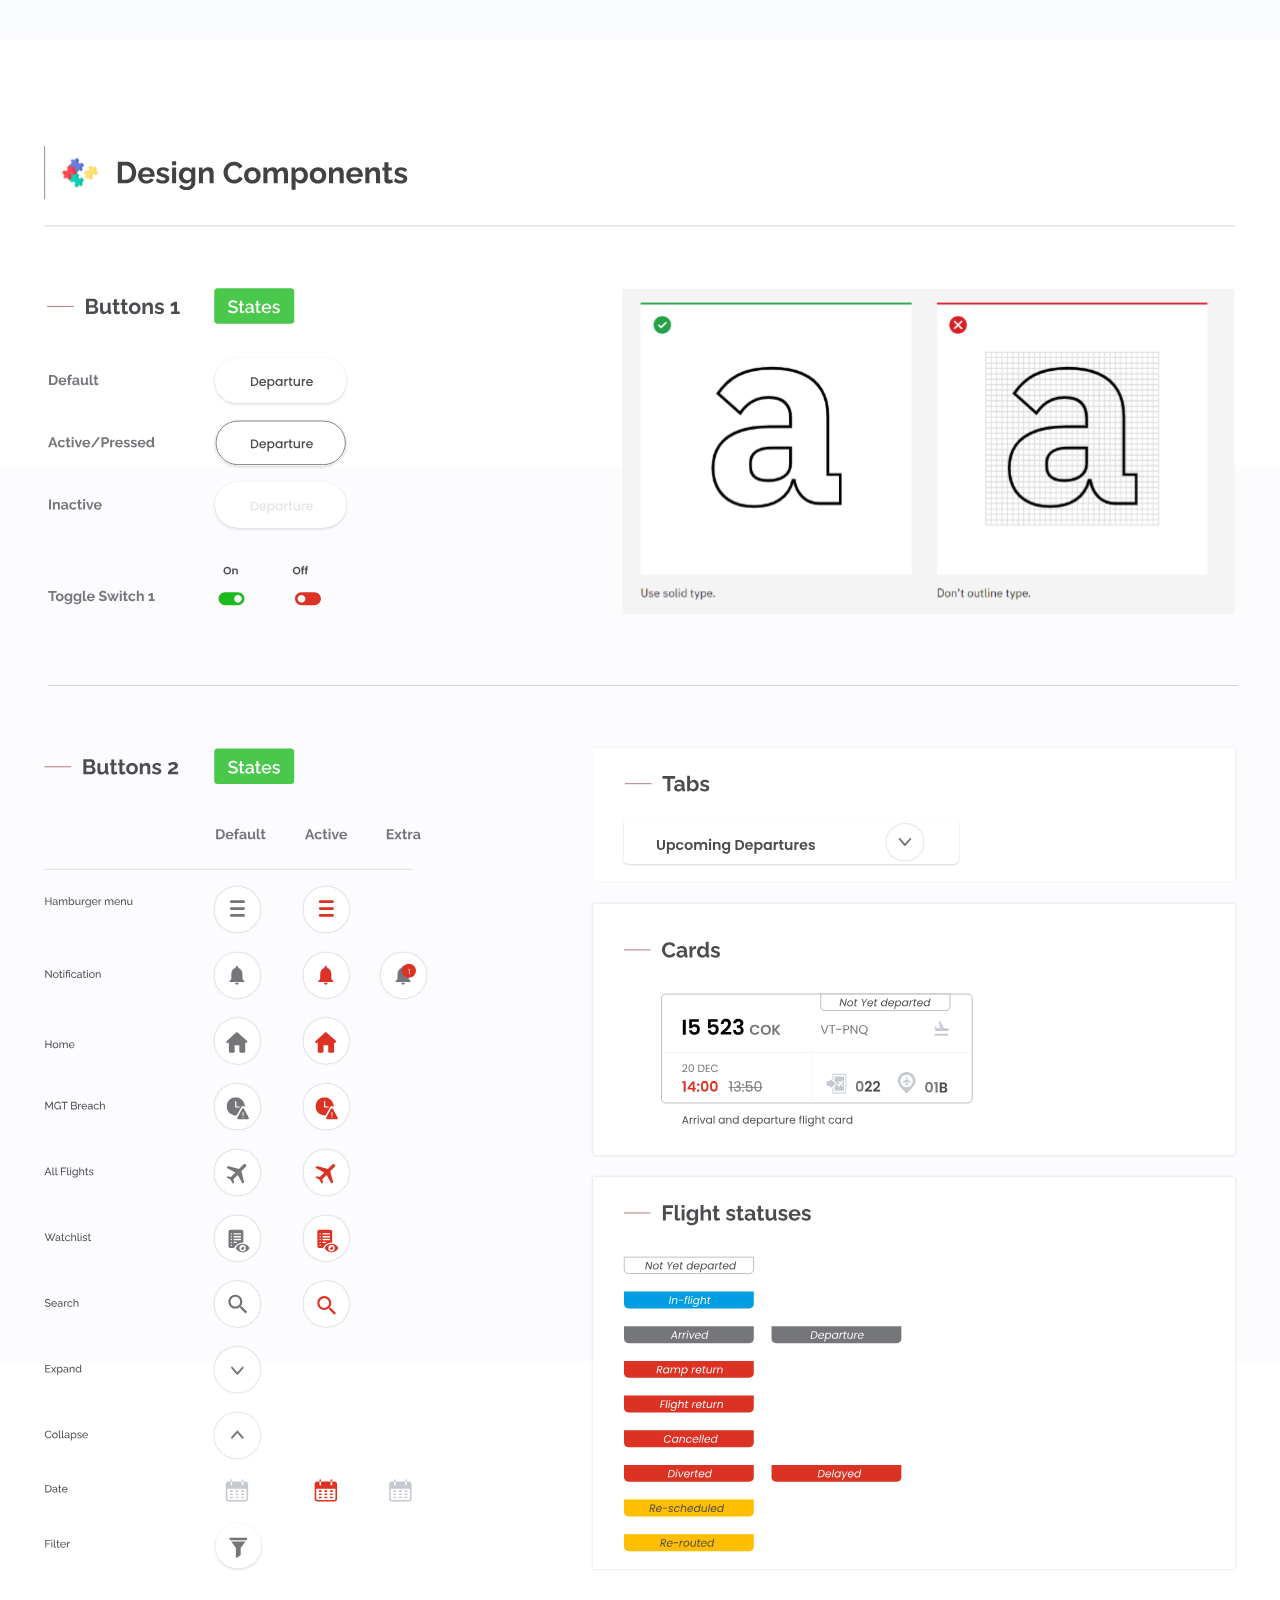
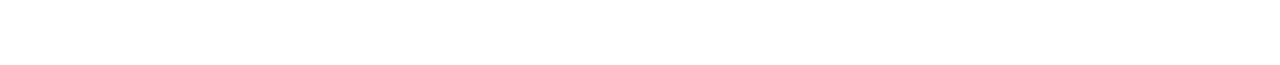
==== commit 214ff47d: "new changes for thumbnails" ====
--- a/product1.html
+++ b/product1.html
@@ -18,13 +18,17 @@
 			<img style="width: 100%;" src="AirAsia India Case Study Page 1.svg" alt="Image">
 		</div>
 	</div>
+
 	<div class="row"><div class="ork-item">
-		<img style="width: 100%;" src="AirAsia India Design System Page 2.svg" alt="SVG Image">
+		<img style="width: 100%; padding-top: 36px;" src="AirAsia India Case Study Page 2.svg" alt="SVG Image">
+	</div></div>
+
+	
+	<div class="row"><div class="ork-item">
+		<img style="width: 100%;" src="AirAsia India Design System Page 3.svg" alt="SVG Image">
 	</div></div>
 		
-		<div class="row"><div class="ork-item">
-			<img style="width: 100%;" src="AirAsia India Case Study Page 3.svg" alt="SVG Image">
-		</div></div>
+		
 	</section>
 	
 		
--- a/assets/css/main.css
+++ b/assets/css/main.css
@@ -734,6 +734,10 @@
 						padding: 0 0 0 2.5em;
 					}
 
+					.row > .maghzil {
+						padding: 2em 0 0 2.5em;
+					}
+
 					.row.gtr-uniform {
 						margin-top: -2.5em;
 					}
@@ -1712,6 +1716,10 @@
 
 					.row > * {
 						padding: 0 0 0 1.5em;
+					}
+
+					.row > .vignesh {
+						padding: 3em 0 0 1.5em;
 					}
 
 					.row.gtr-uniform {
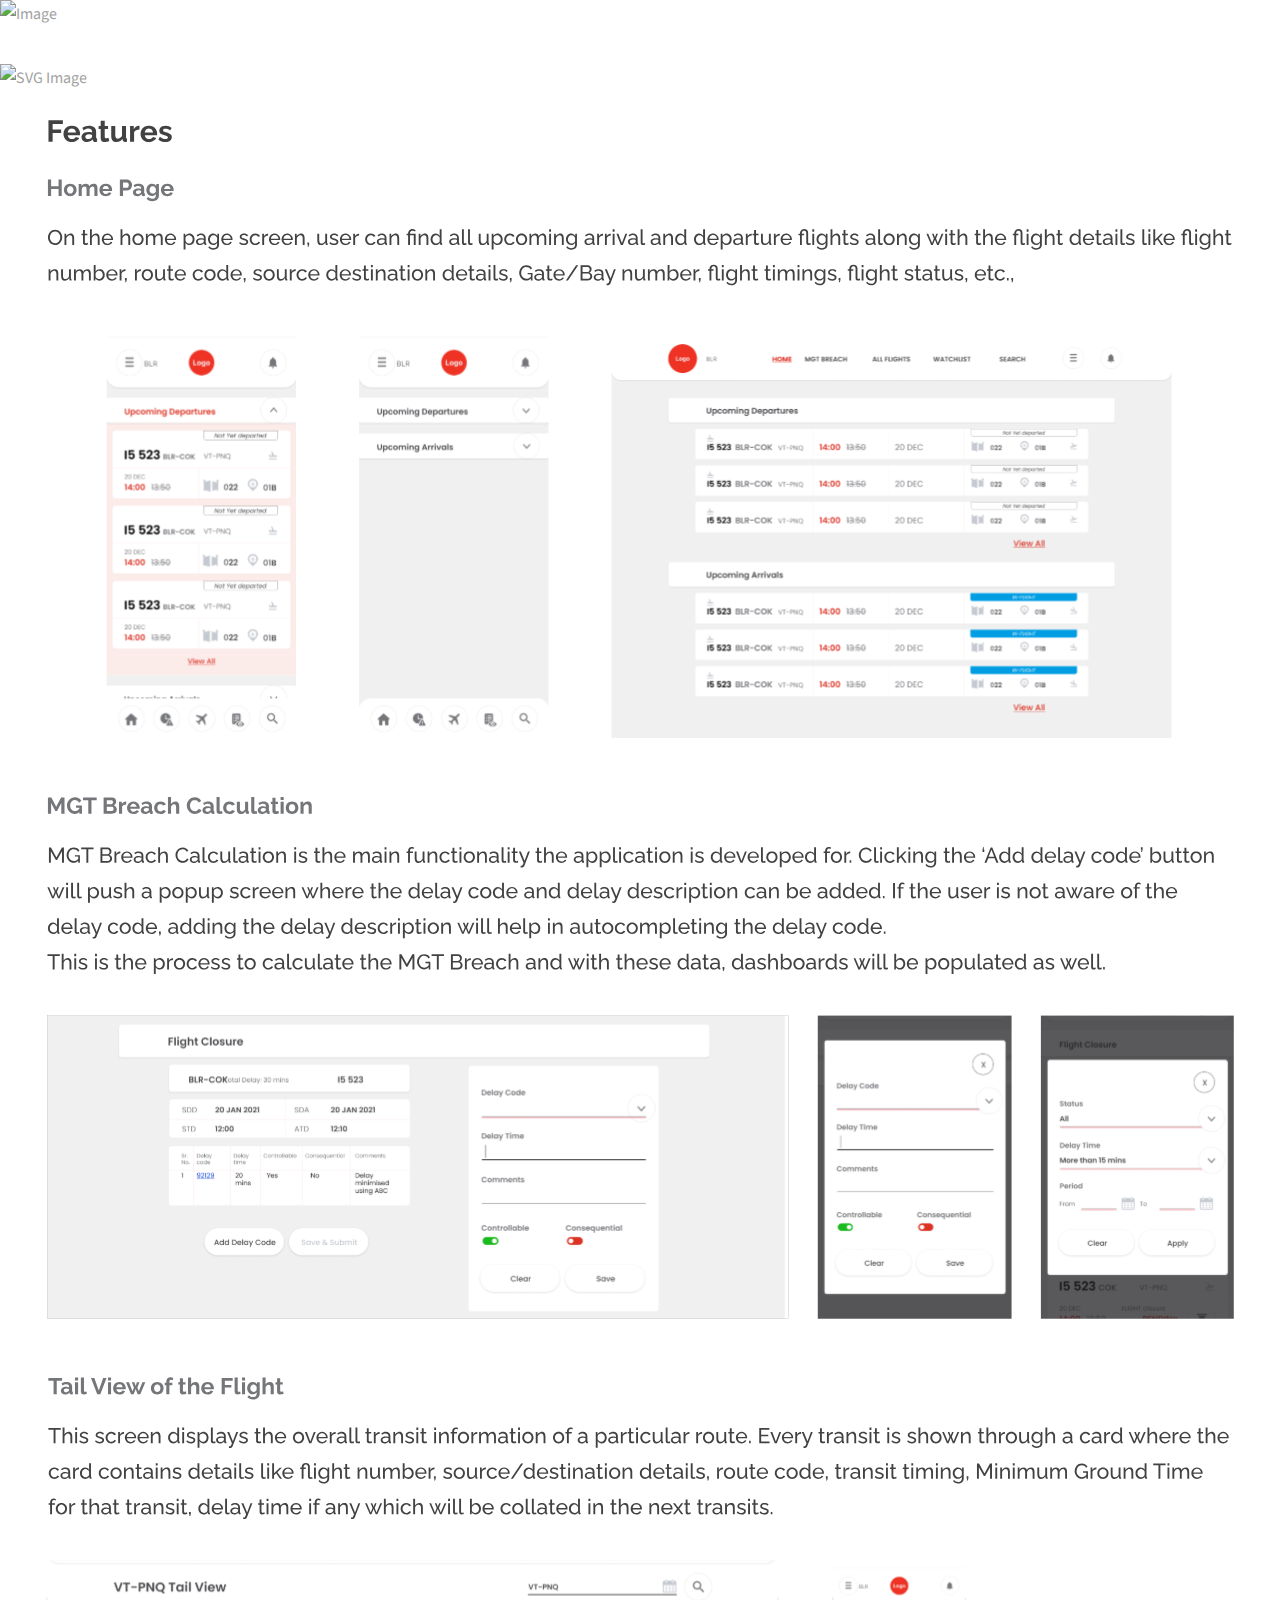
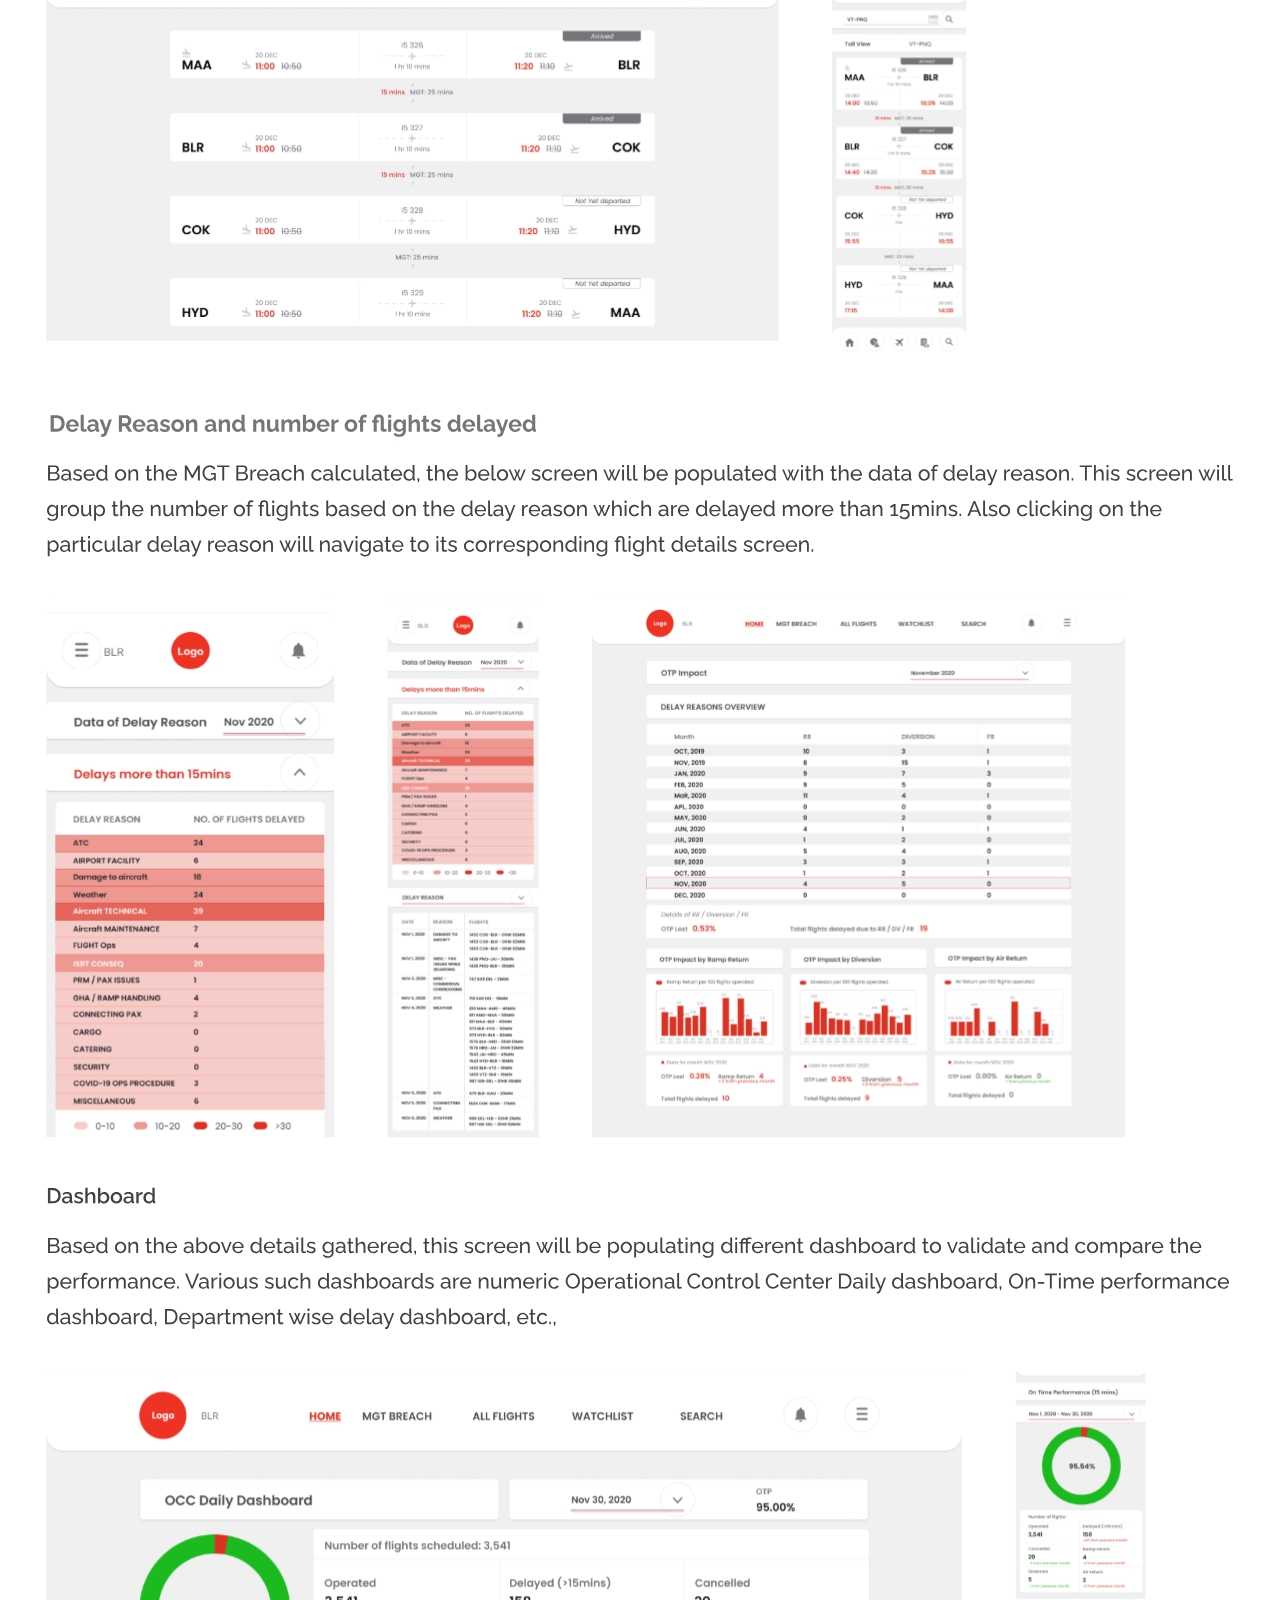
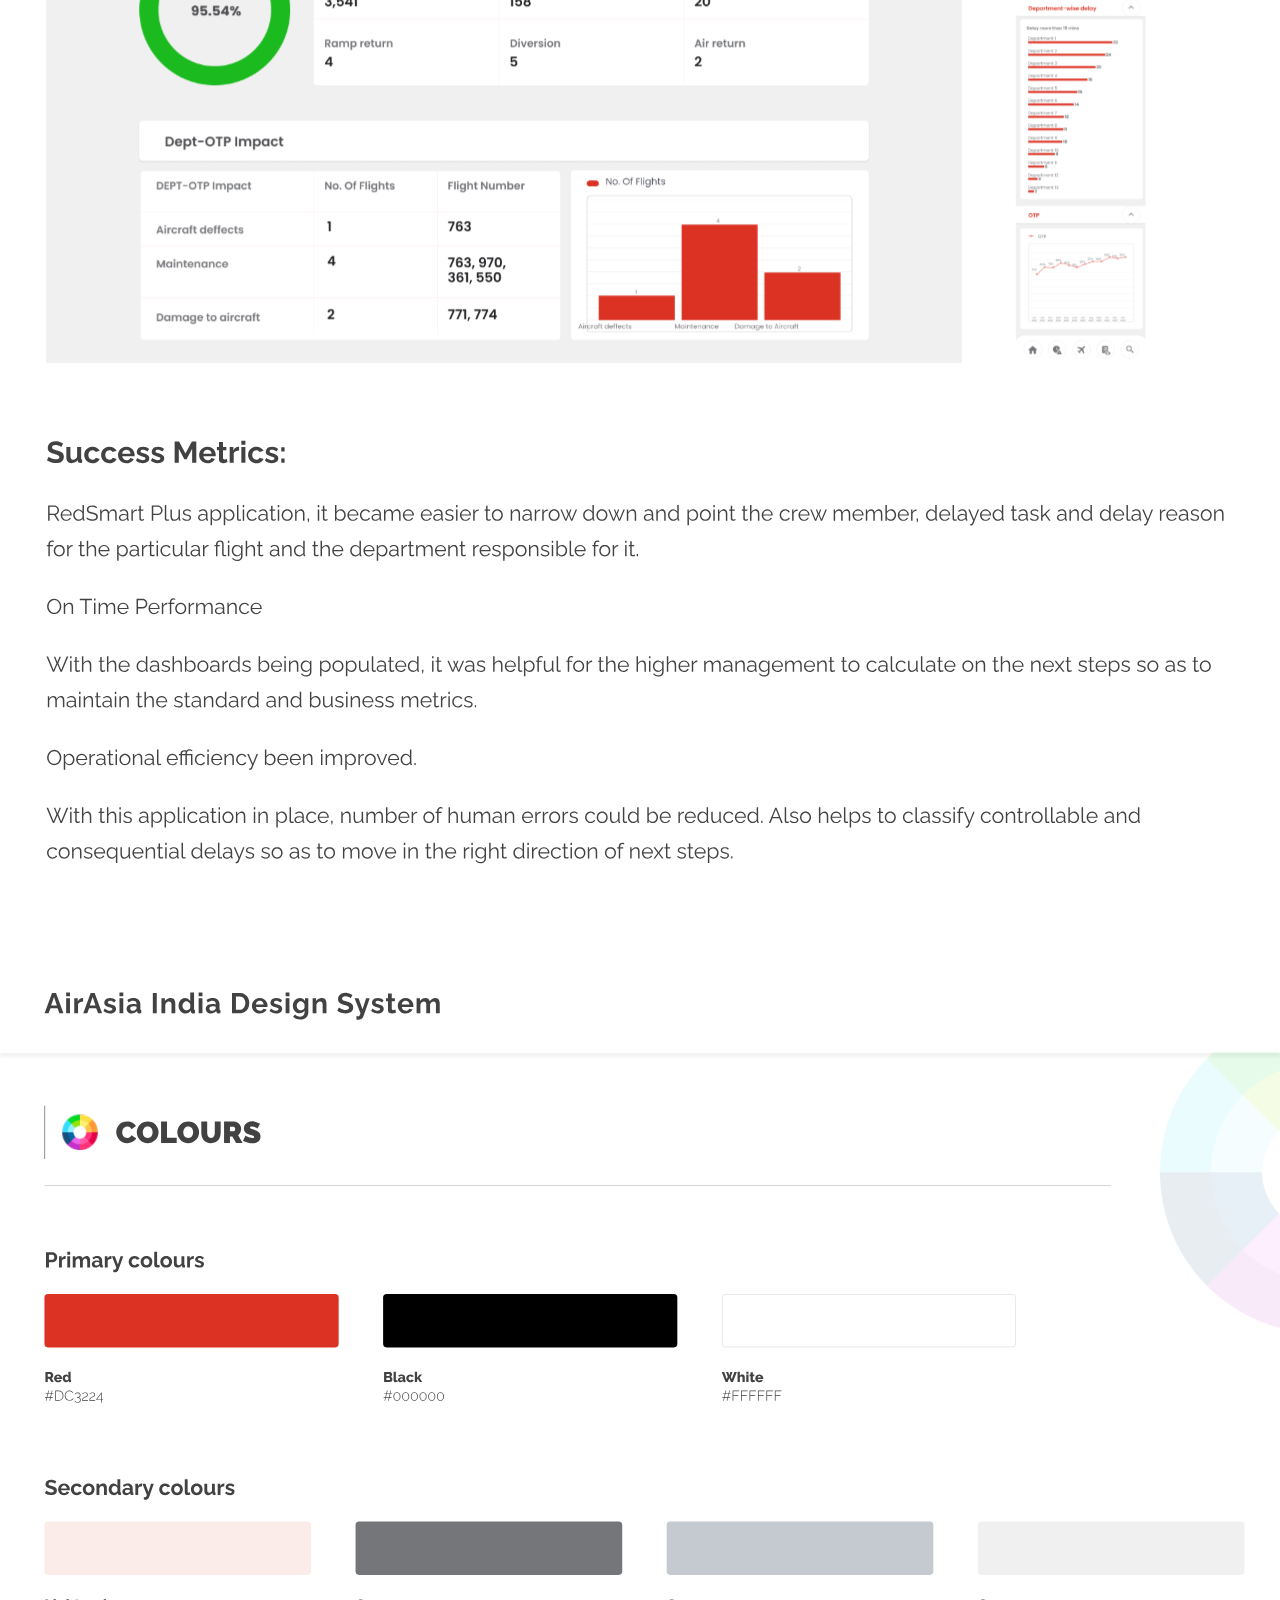
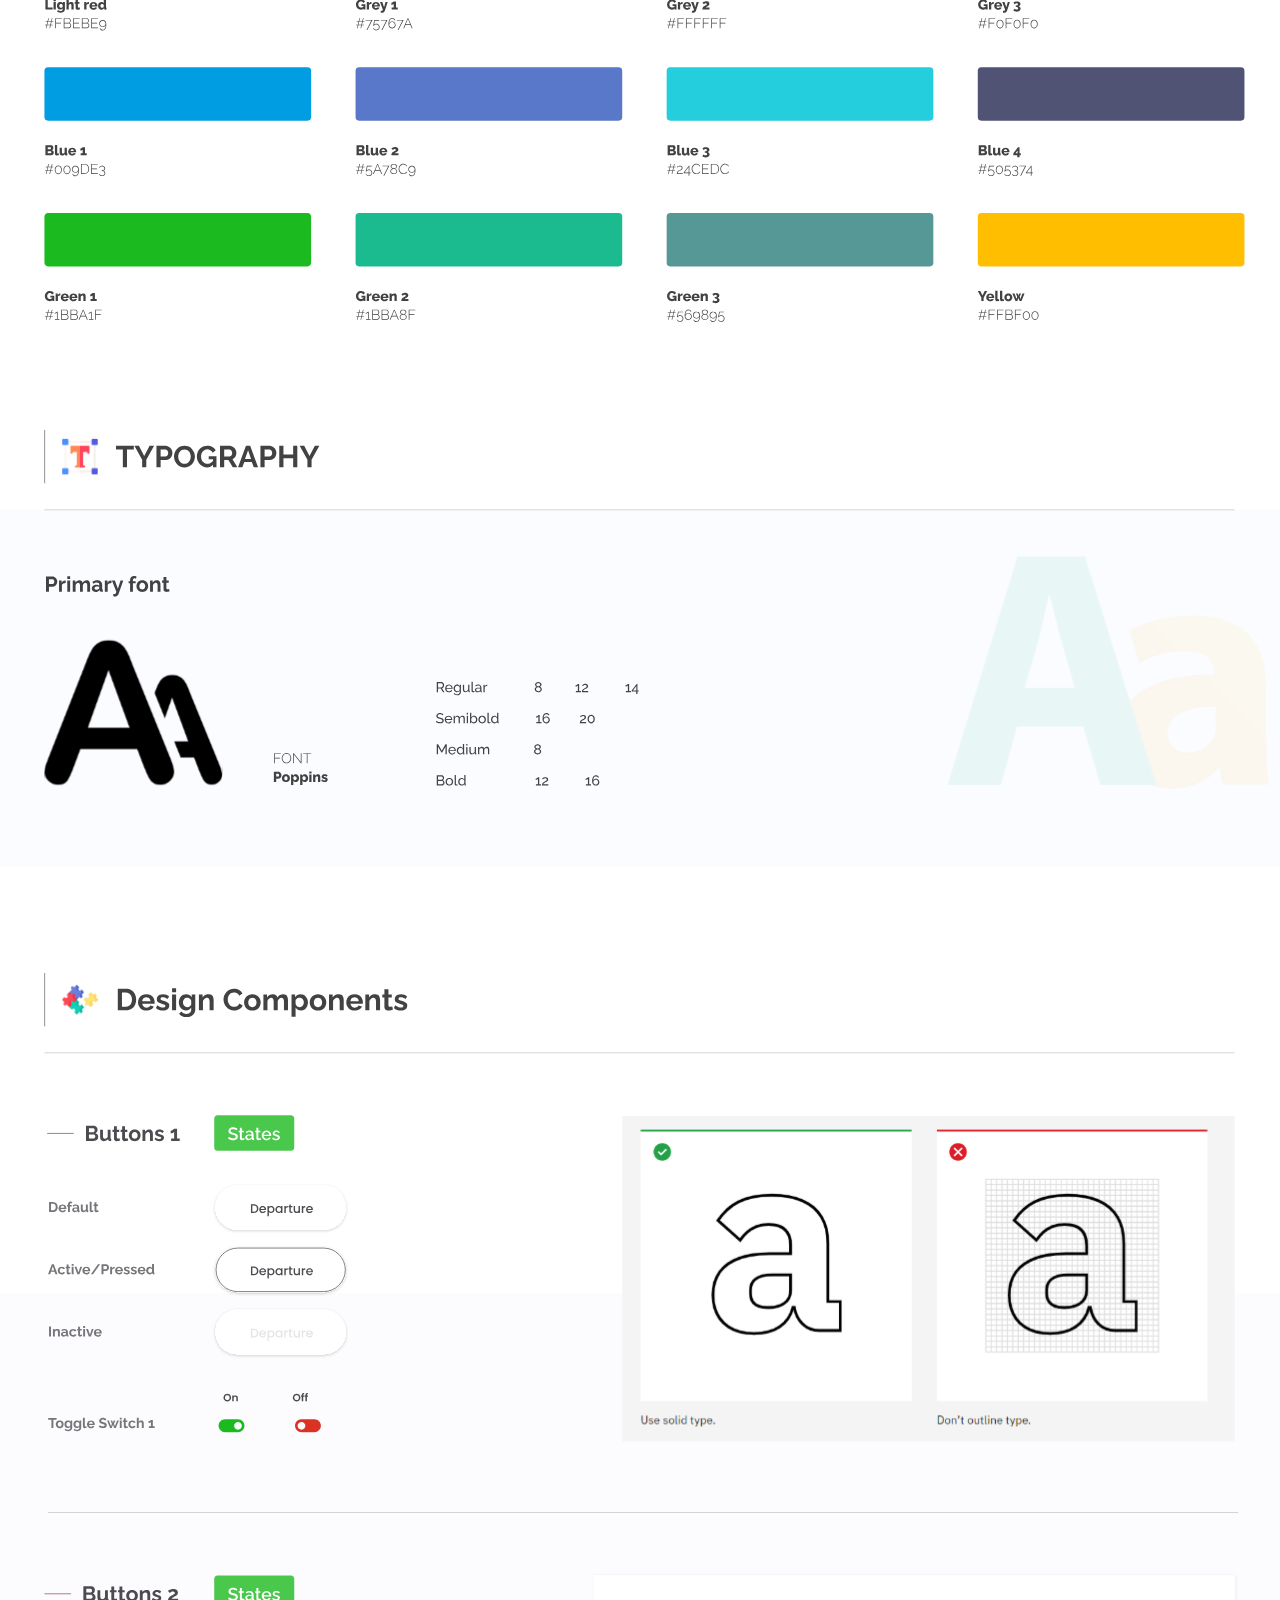
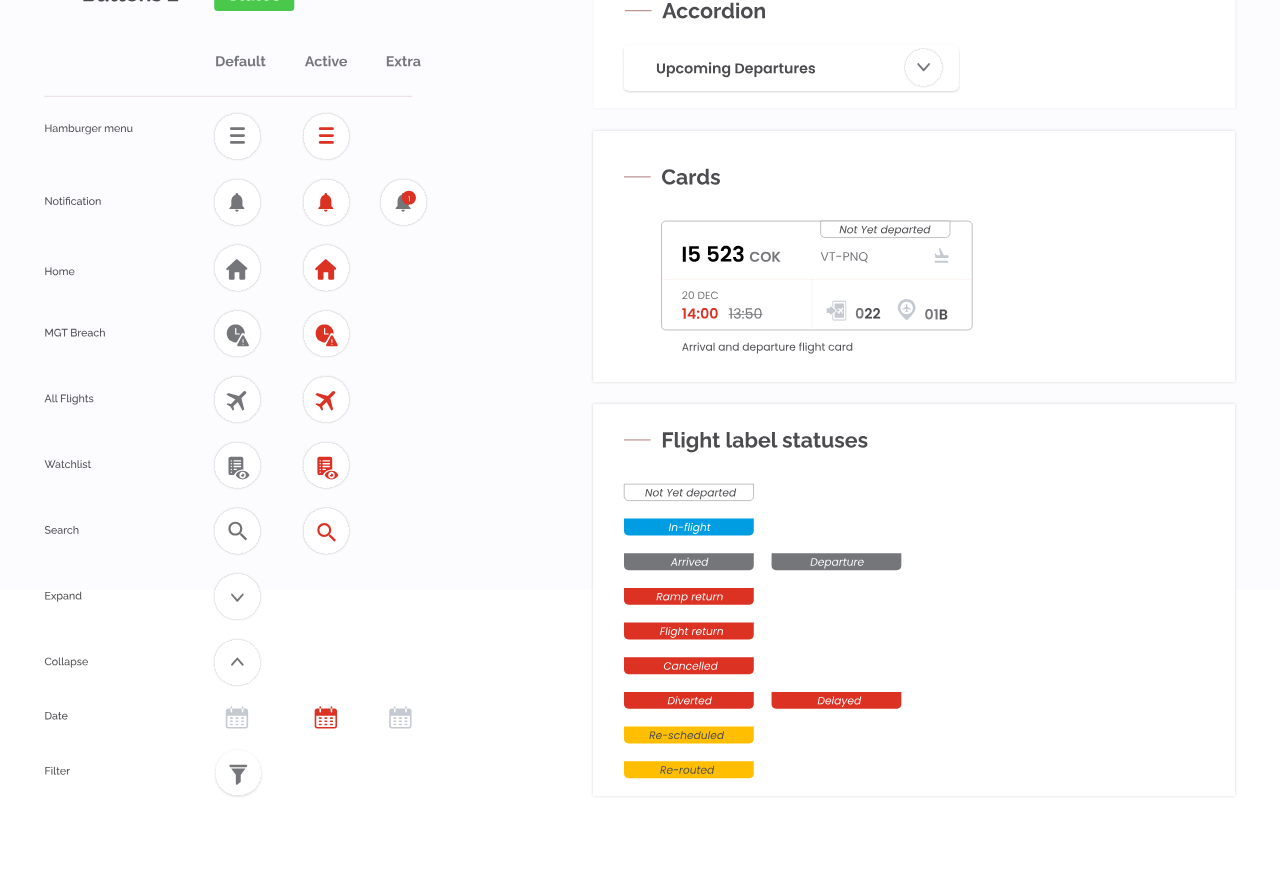
==== commit 21586000: "AirAsia Case study updated" ====
--- a/product1.html
+++ b/product1.html
@@ -15,19 +15,22 @@
 		<section id="two">
 			<div class="row">
 		<div class="ork-item">
-			<img style="width: 100%;" src="AirAsia India Case Study Page 1.svg" alt="Image">
+			<img style="width: 100%;" src="AirAsia Case Study Page 1.svg" alt="Image">
 		</div>
 	</div>
 
 	<div class="row"><div class="ork-item">
-		<img style="width: 100%; padding-top: 36px;" src="AirAsia India Case Study Page 2.svg" alt="SVG Image">
+		<img style="width: 100%; padding-top: 36px;" src="AirAsia Case Study Page 2.svg" alt="SVG Image">
 	</div></div>
 
 	
 	<div class="row"><div class="ork-item">
-		<img style="width: 100%;" src="AirAsia India Design System Page 3.svg" alt="SVG Image">
+		<img style="width: 100%;" src="AirAsia Case Study Page 3.svg" alt="SVG Image">
 	</div></div>
-		
+
+	<div class="row"><div class="ork-item">
+		<img style="width: 100%;" src="AirAsia Design System Page 4.svg" alt="SVG Image">
+	</div></div>
 		
 	</section>
 	
--- a/assets/css/main.css
+++ b/assets/css/main.css
@@ -291,7 +291,10 @@
 		}
 
 /* Row */
-
+ .buttonss:hover {
+    border-color: #49bf9d;
+    color: #49bf9d !important;
+}
 	.row {
 		display: flex;
 		flex-wrap: wrap;
@@ -2514,12 +2517,45 @@
 		white-space: nowrap;
 	}
 
+
+	.buttona {
+		-moz-appearance: none;
+		-webkit-appearance: none;
+		-ms-appearance: none;
+		appearance: none;
+		-moz-transition: background-color 0.2s ease-in-out, color 0.2s ease-in-out, border-color 0.2s ease-in-out;
+		-webkit-transition: background-color 0.2s ease-in-out, color 0.2s ease-in-out, border-color 0.2s ease-in-out;
+		-ms-transition: background-color 0.2s ease-in-out, color 0.2s ease-in-out, border-color 0.2s ease-in-out;
+		transition: background-color 0.2s ease-in-out, color 0.2s ease-in-out, border-color 0.2s ease-in-out;
+		background-color: transparent;
+		border-radius: 0.35em;
+		border: solid 3px #efefef;
+		color: #787878 !important;
+		cursor: pointer;
+		display: inline-block;
+		font-weight: 400;
+		height: 3.15em;
+		height: calc(2.75em + 6px);
+		line-height: 2.75em;
+		min-width: 10em;
+		padding: 0 1.5em;
+		text-align: center;
+		text-decoration: none;
+		white-space: nowrap;
+	}
+
+
 		input[type="submit"]:hover,
 		input[type="reset"]:hover,
 		input[type="button"]:hover,
 		.button:hover {
 			border-color: #49bf9d;
 			color: #49bf9d !important;
+		}
+
+		.buttona:hover {
+			border-color: #0064DF;
+			color: #0064DF !important;
 		}
 
 		input[type="submit"]:active,
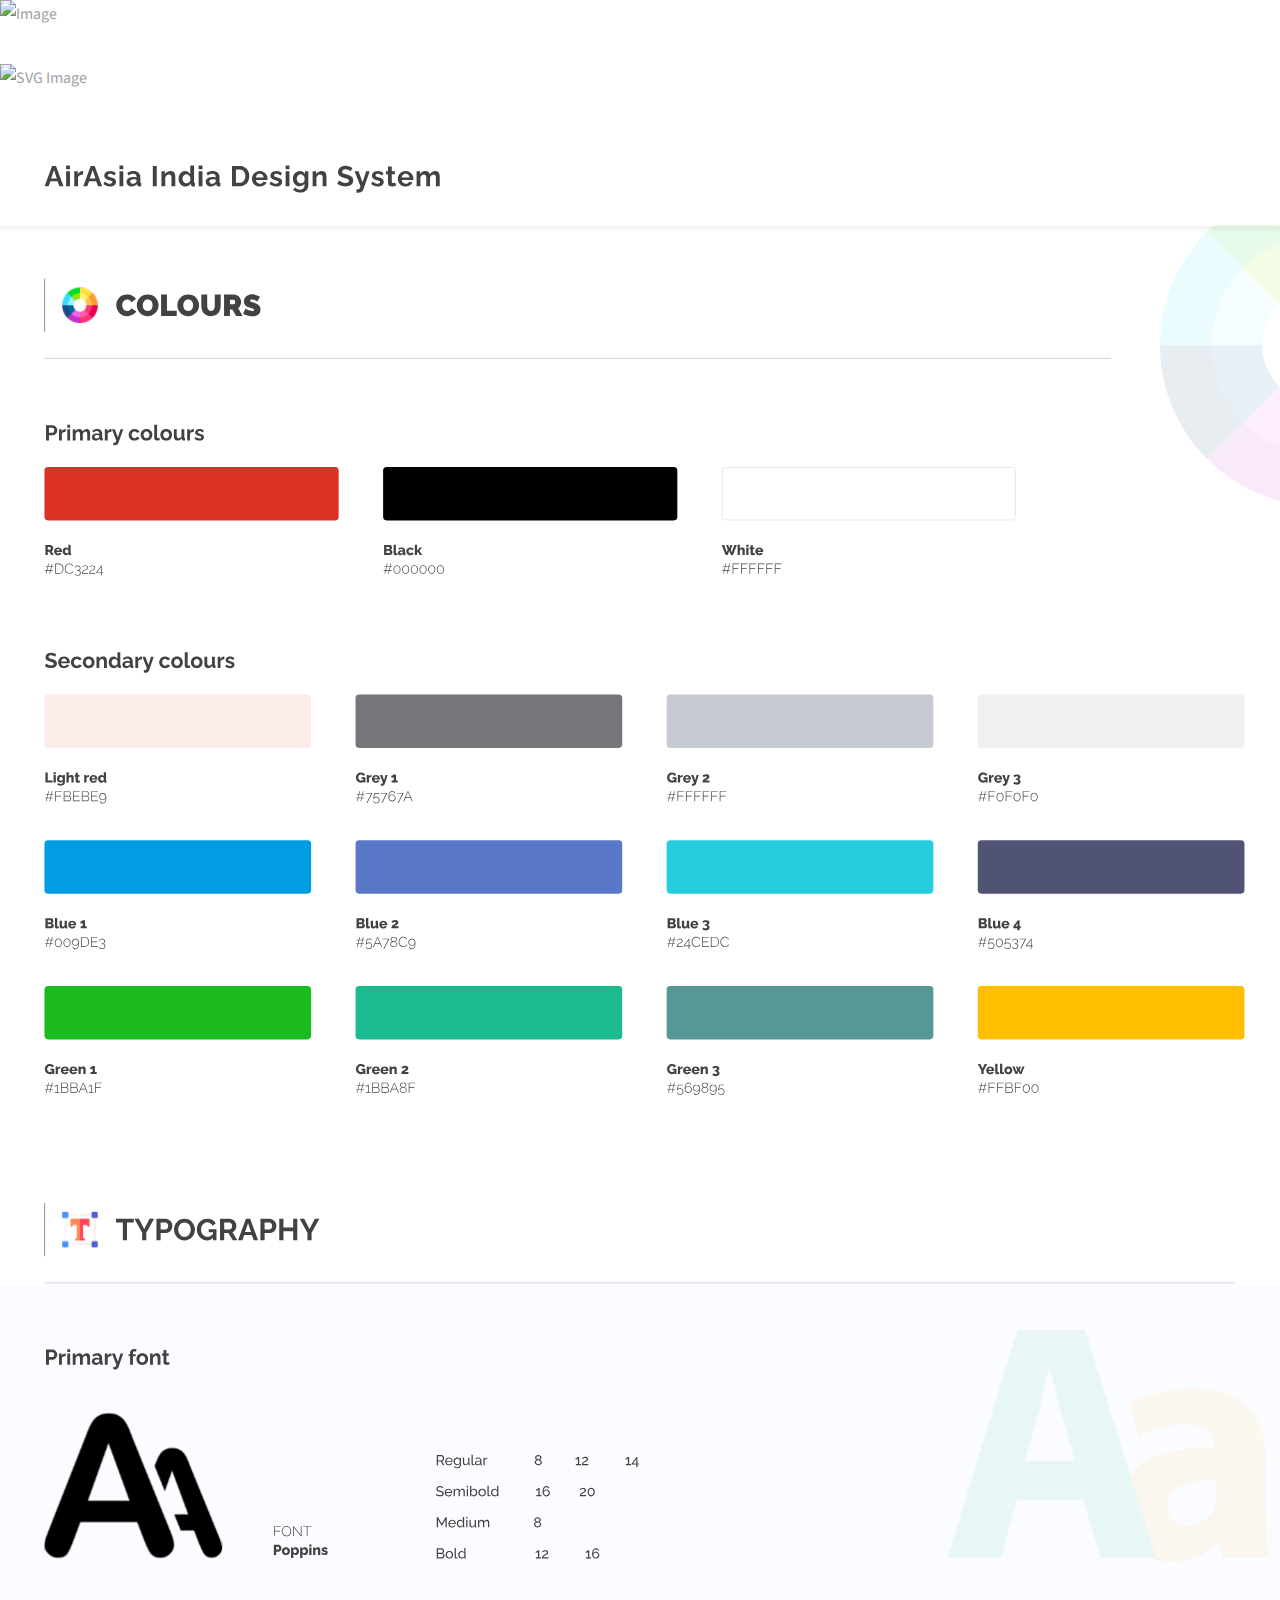
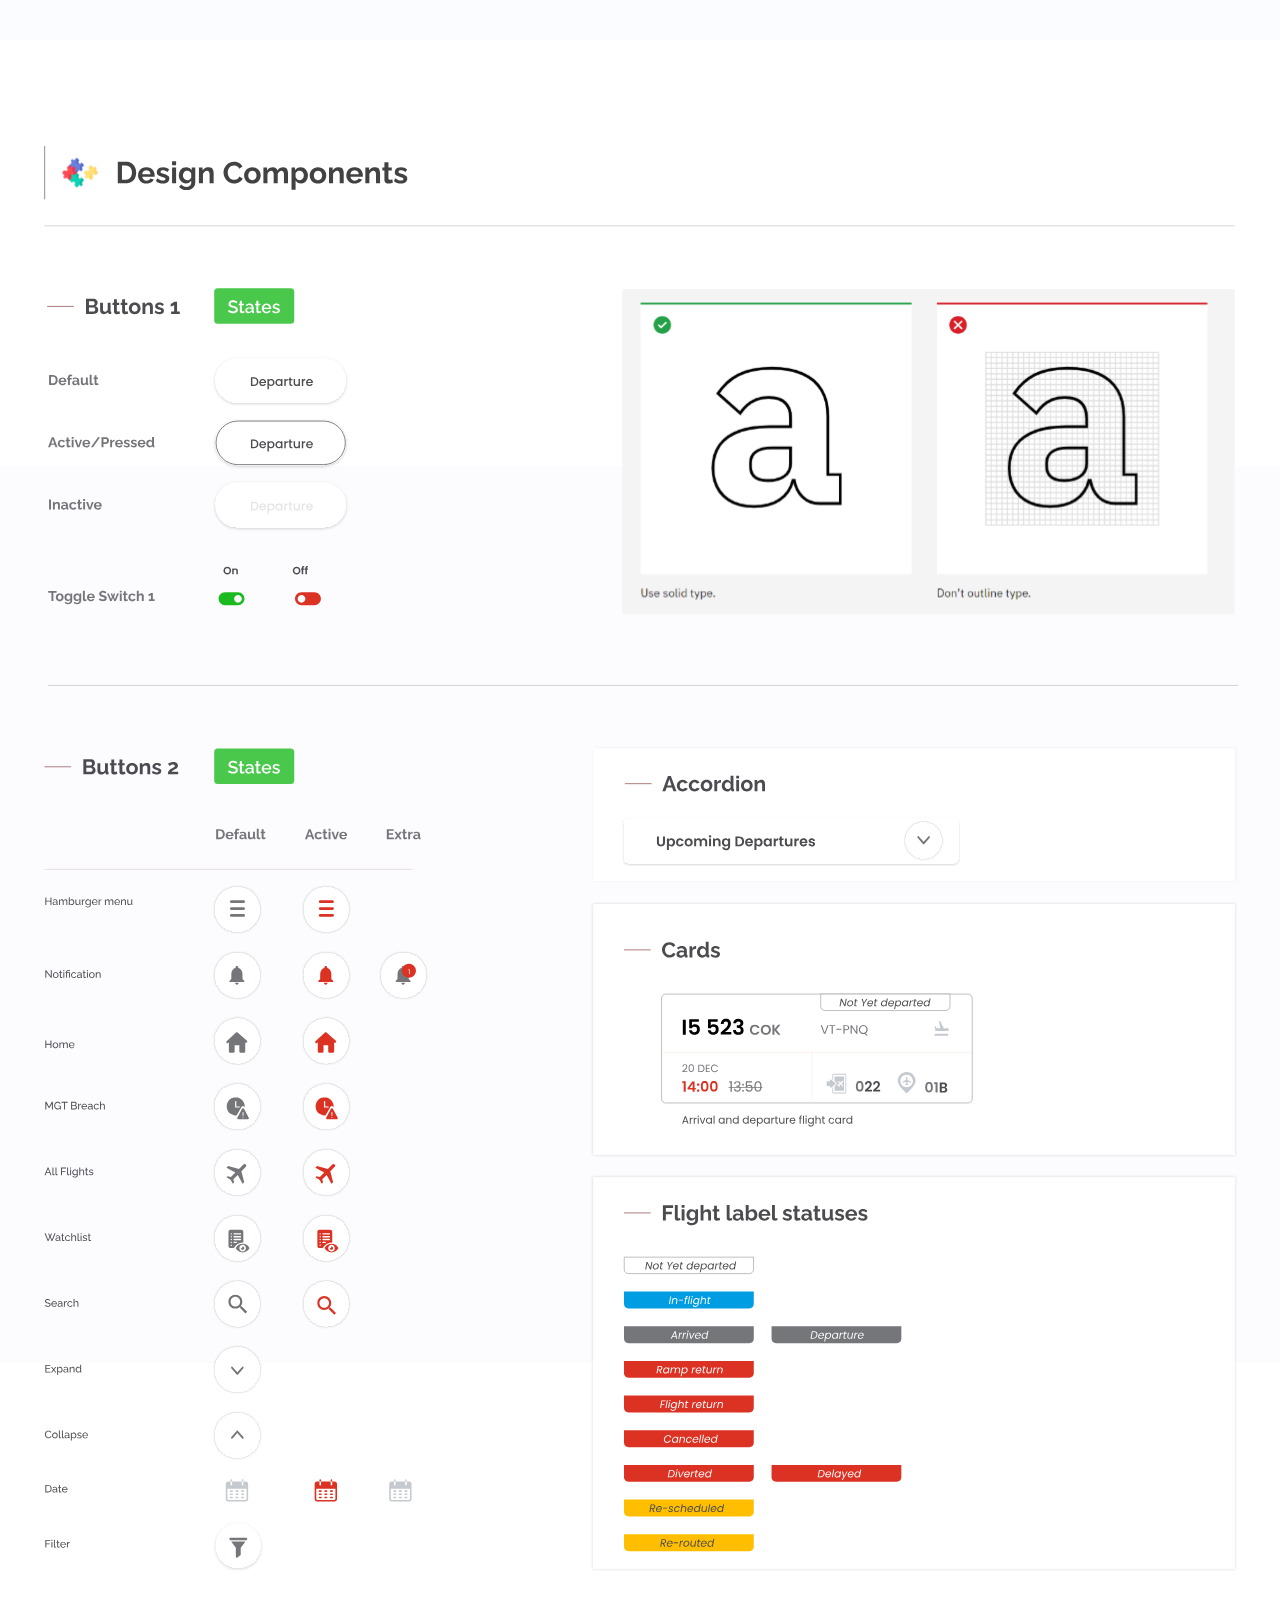
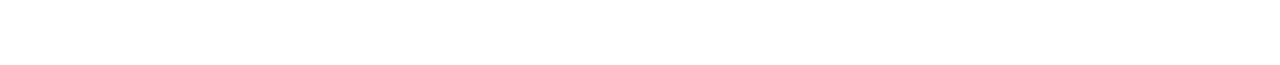
==== commit 95767a24: "Revert "AirAsia Case study updated"" ====
--- a/product1.html
+++ b/product1.html
@@ -15,22 +15,19 @@
 		<section id="two">
 			<div class="row">
 		<div class="ork-item">
-			<img style="width: 100%;" src="AirAsia Case Study Page 1.svg" alt="Image">
+			<img style="width: 100%;" src="AirAsia India Case Study Page 1.svg" alt="Image">
 		</div>
 	</div>
 
 	<div class="row"><div class="ork-item">
-		<img style="width: 100%; padding-top: 36px;" src="AirAsia Case Study Page 2.svg" alt="SVG Image">
+		<img style="width: 100%; padding-top: 36px;" src="AirAsia India Case Study Page 2.svg" alt="SVG Image">
 	</div></div>
 
 	
 	<div class="row"><div class="ork-item">
-		<img style="width: 100%;" src="AirAsia Case Study Page 3.svg" alt="SVG Image">
+		<img style="width: 100%;" src="AirAsia India Design System Page 3.svg" alt="SVG Image">
 	</div></div>
-
-	<div class="row"><div class="ork-item">
-		<img style="width: 100%;" src="AirAsia Design System Page 4.svg" alt="SVG Image">
-	</div></div>
+		
 		
 	</section>
 	
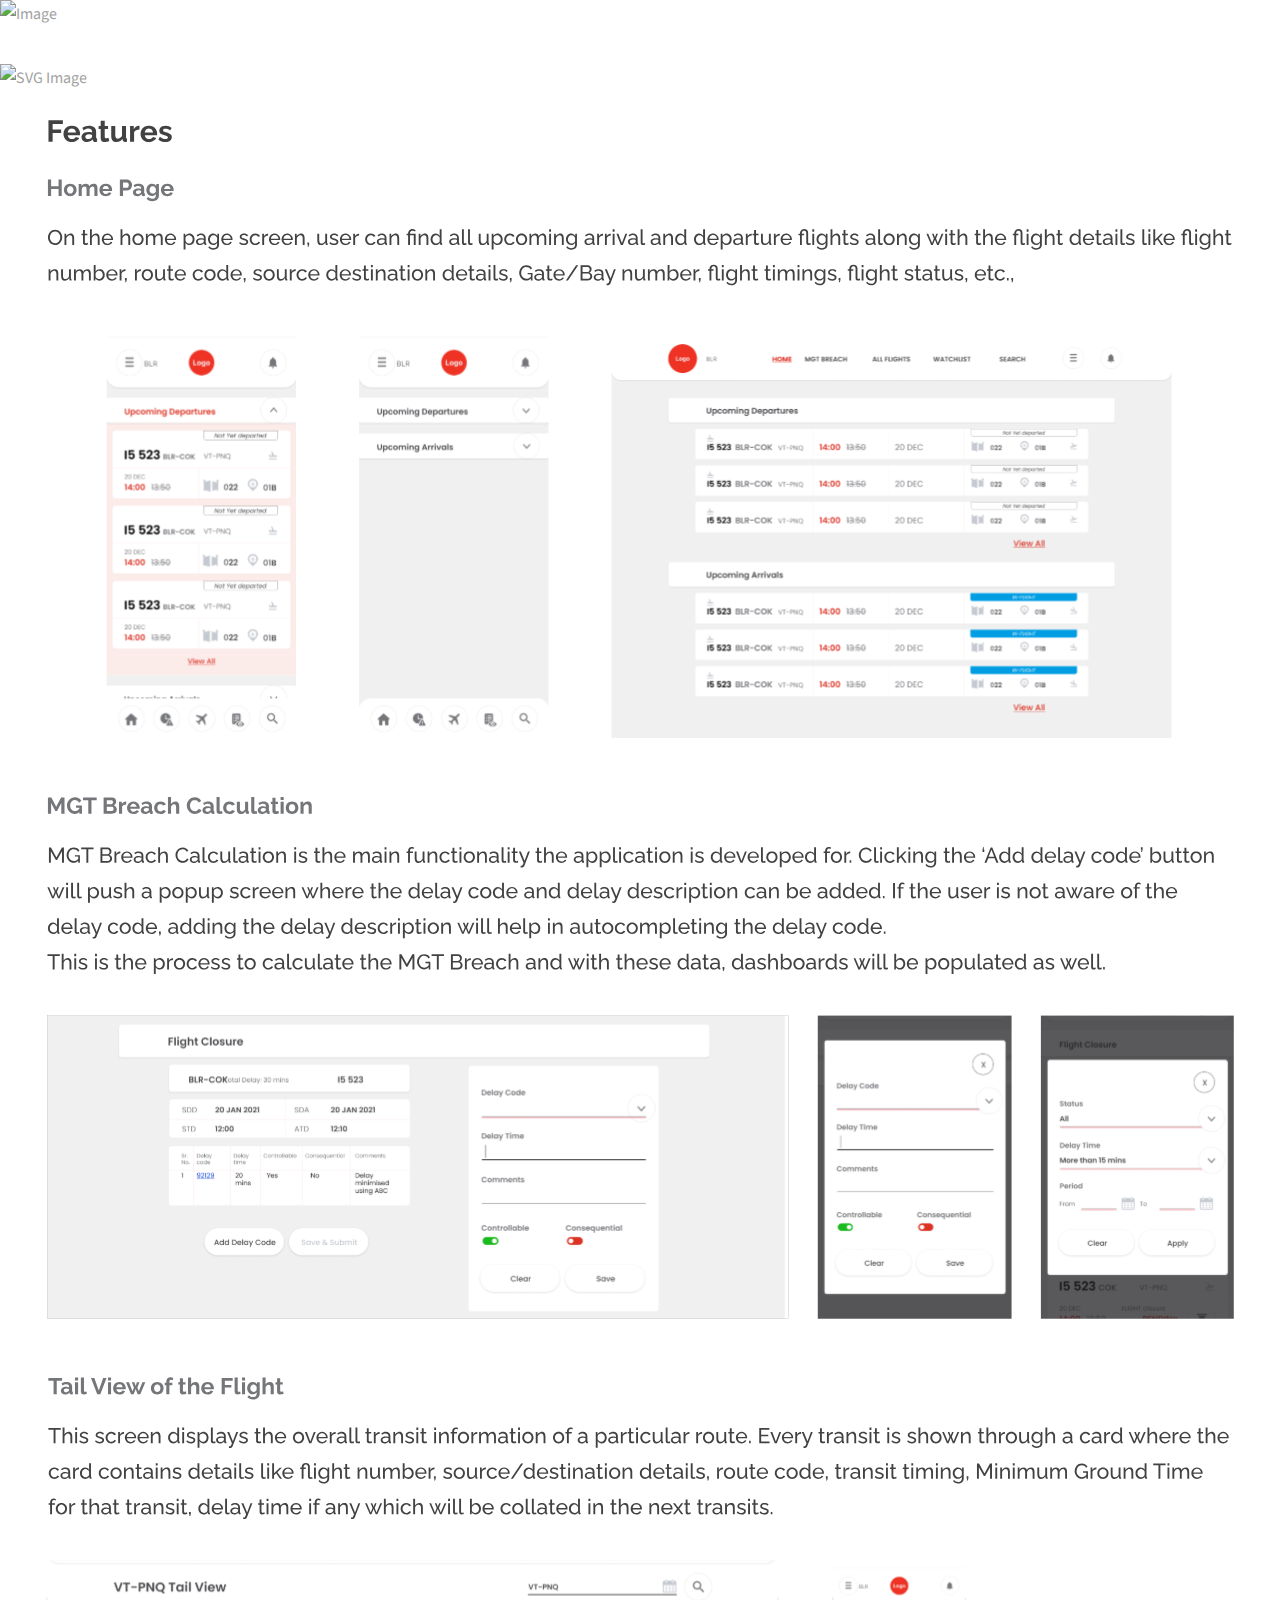
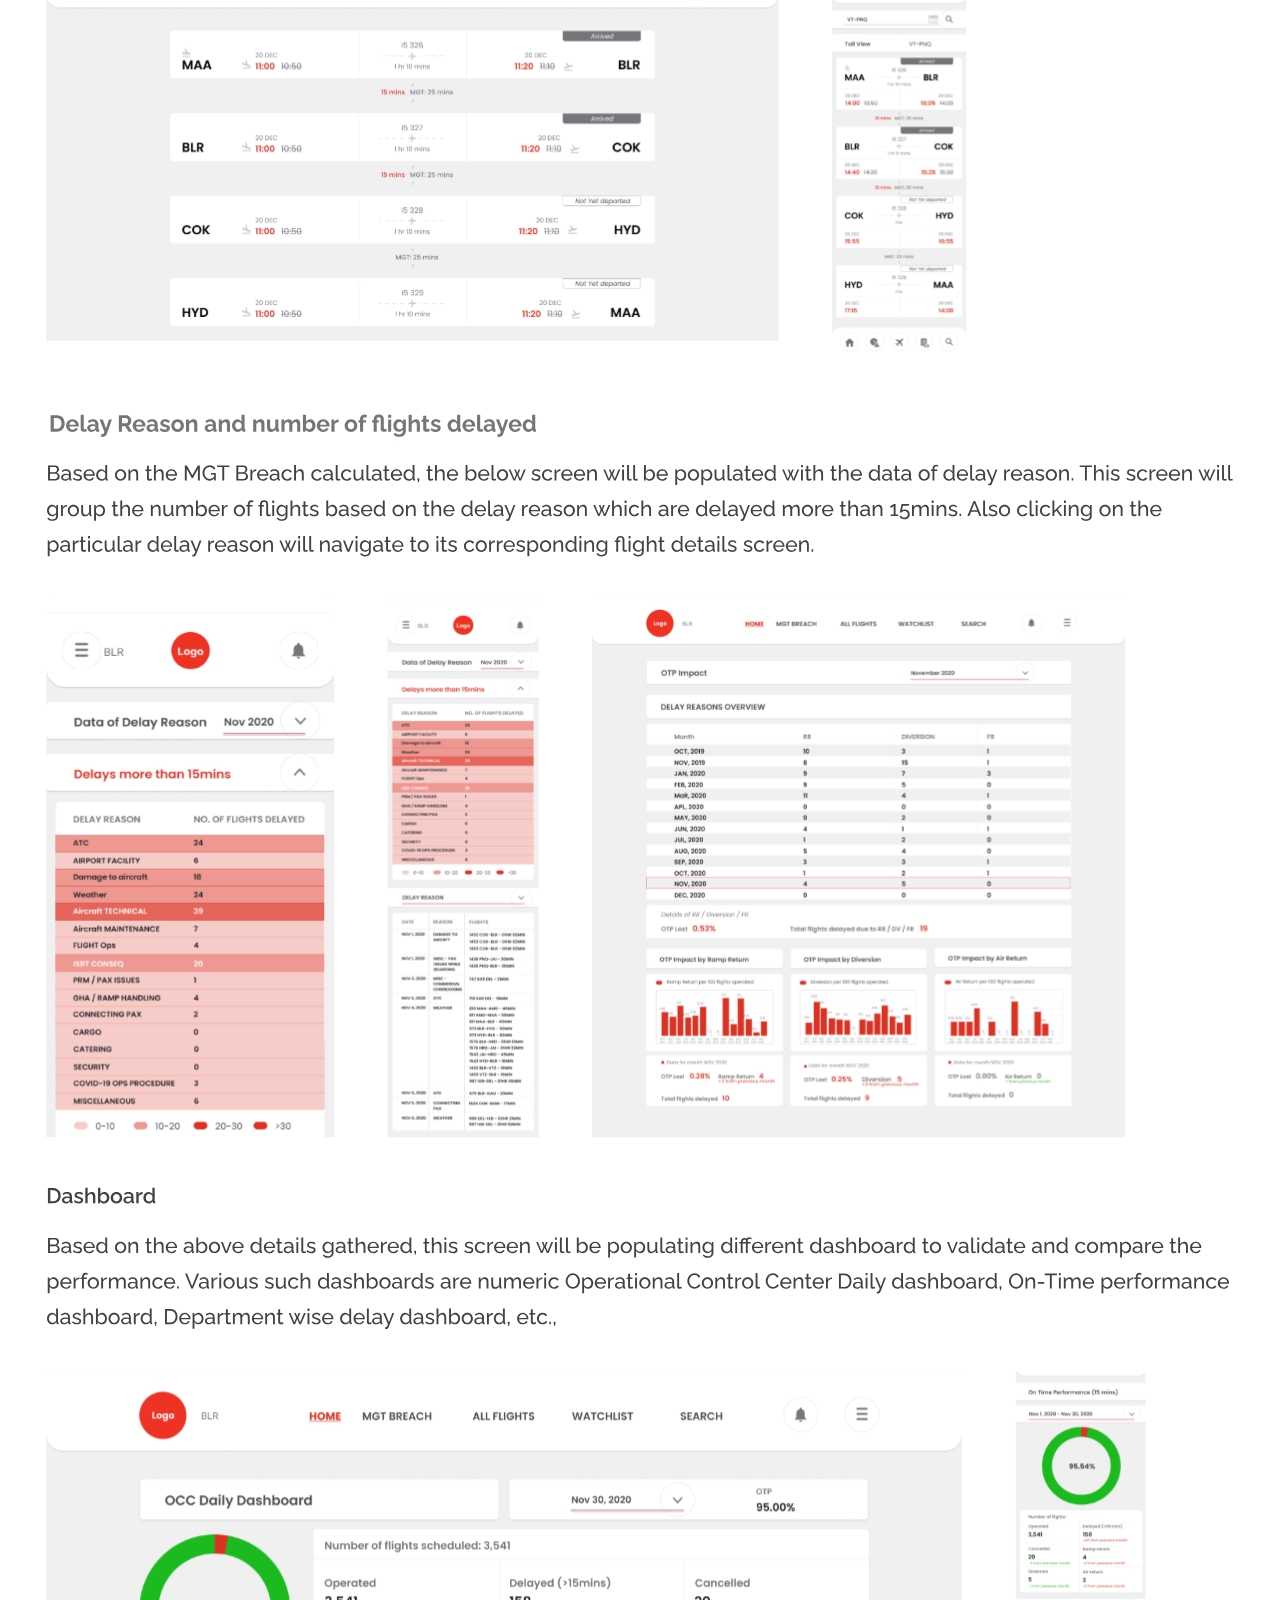
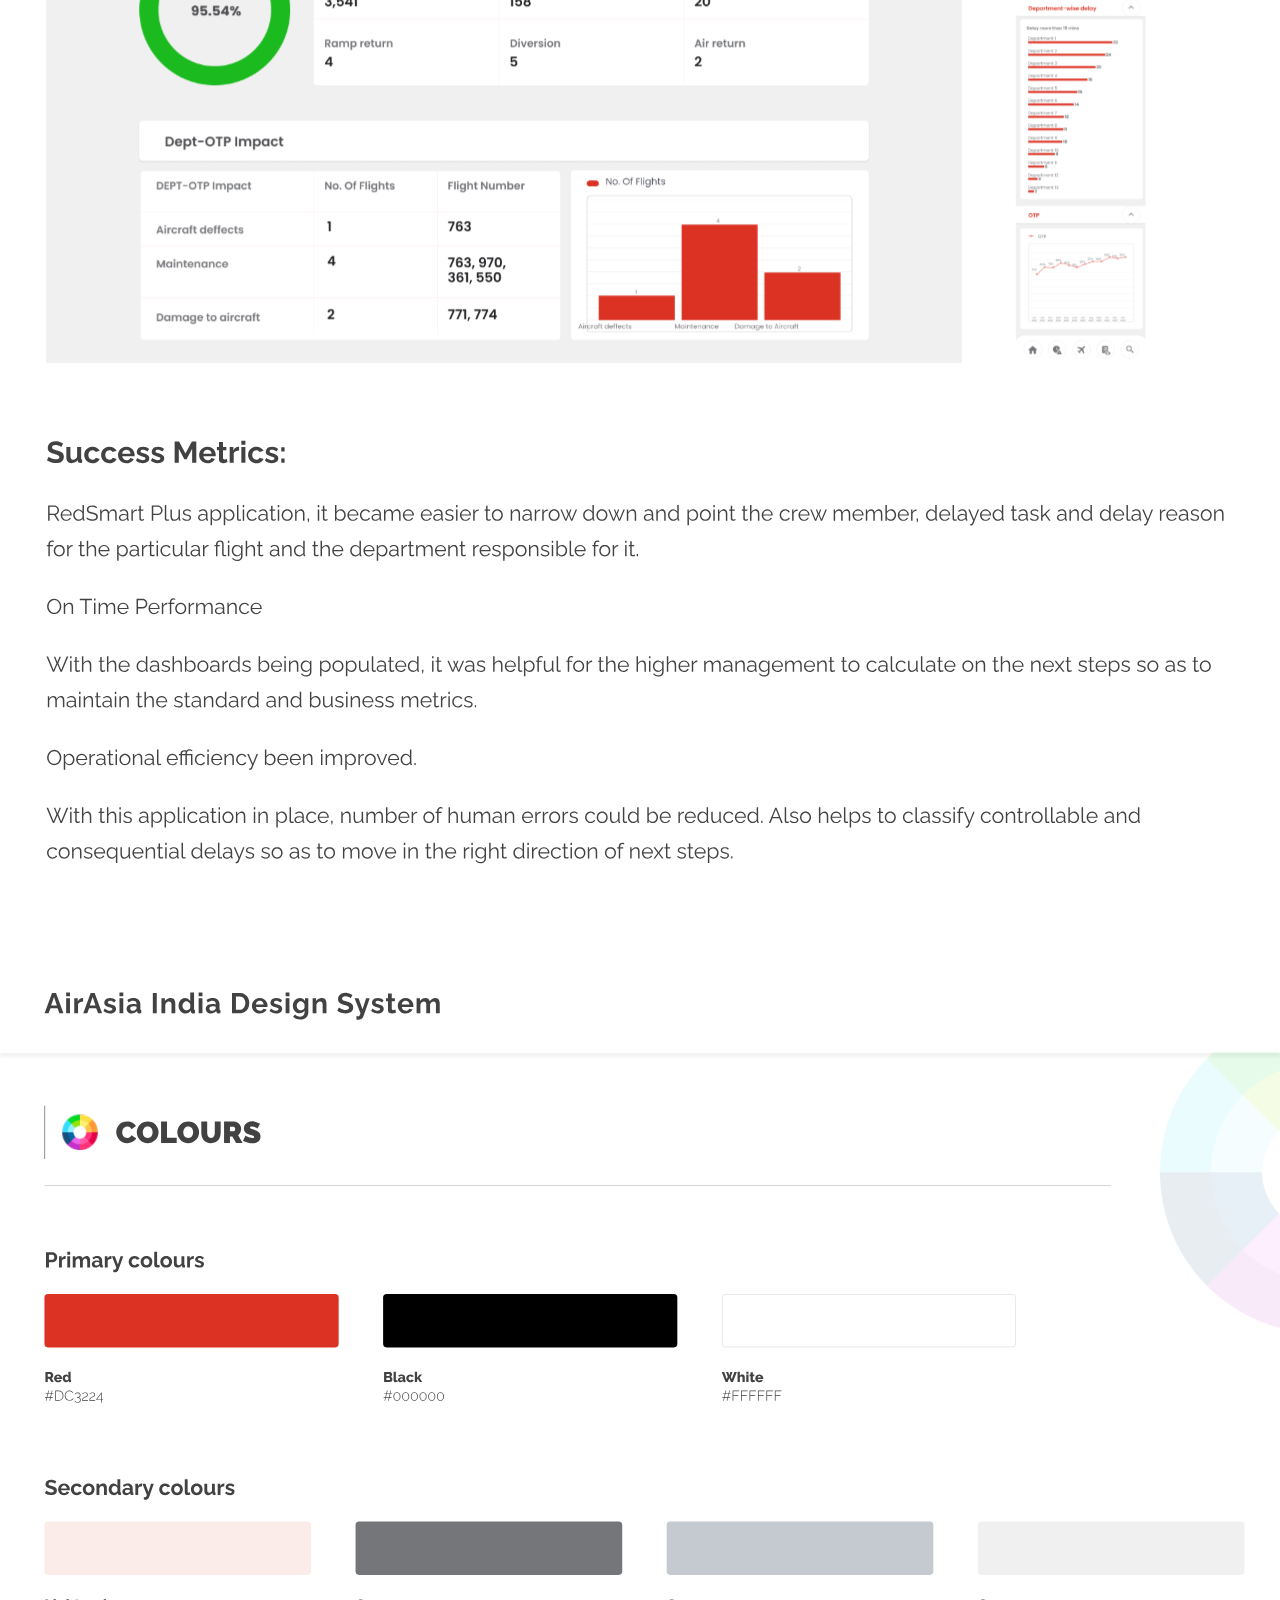
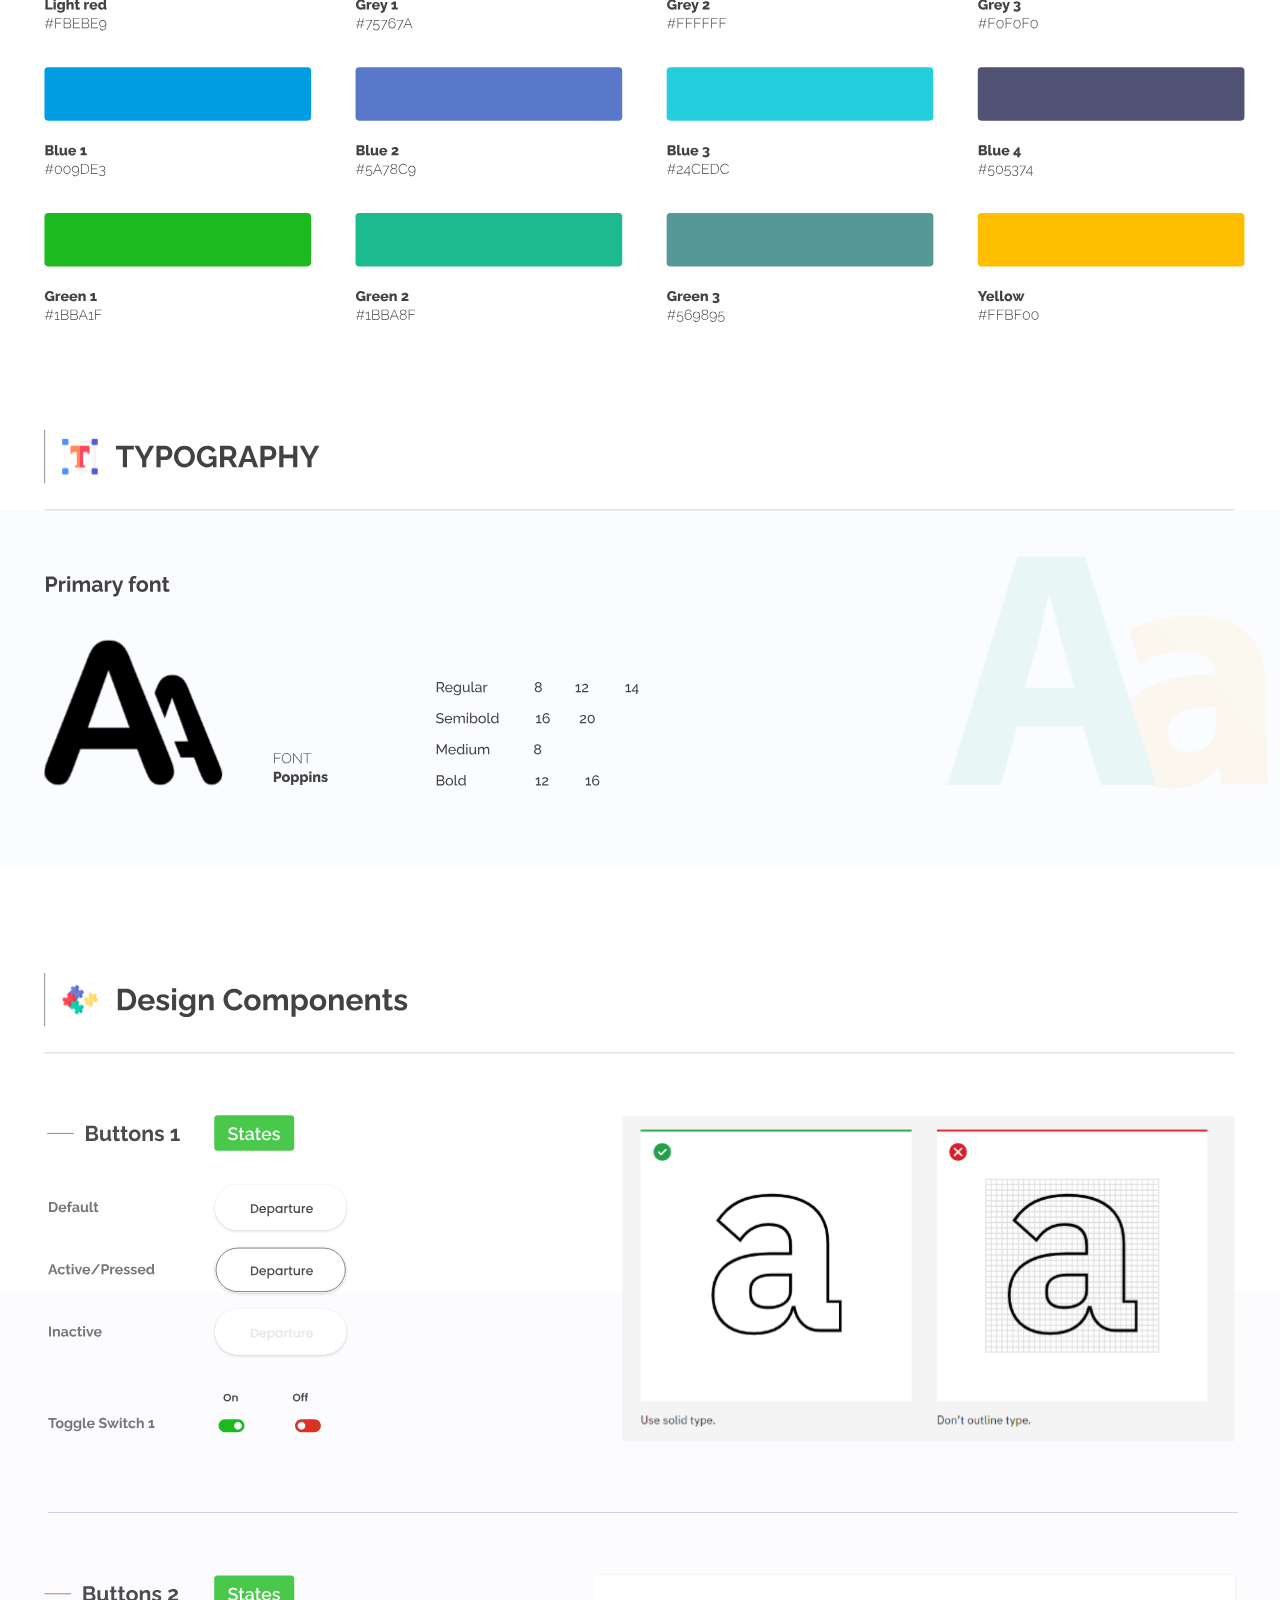
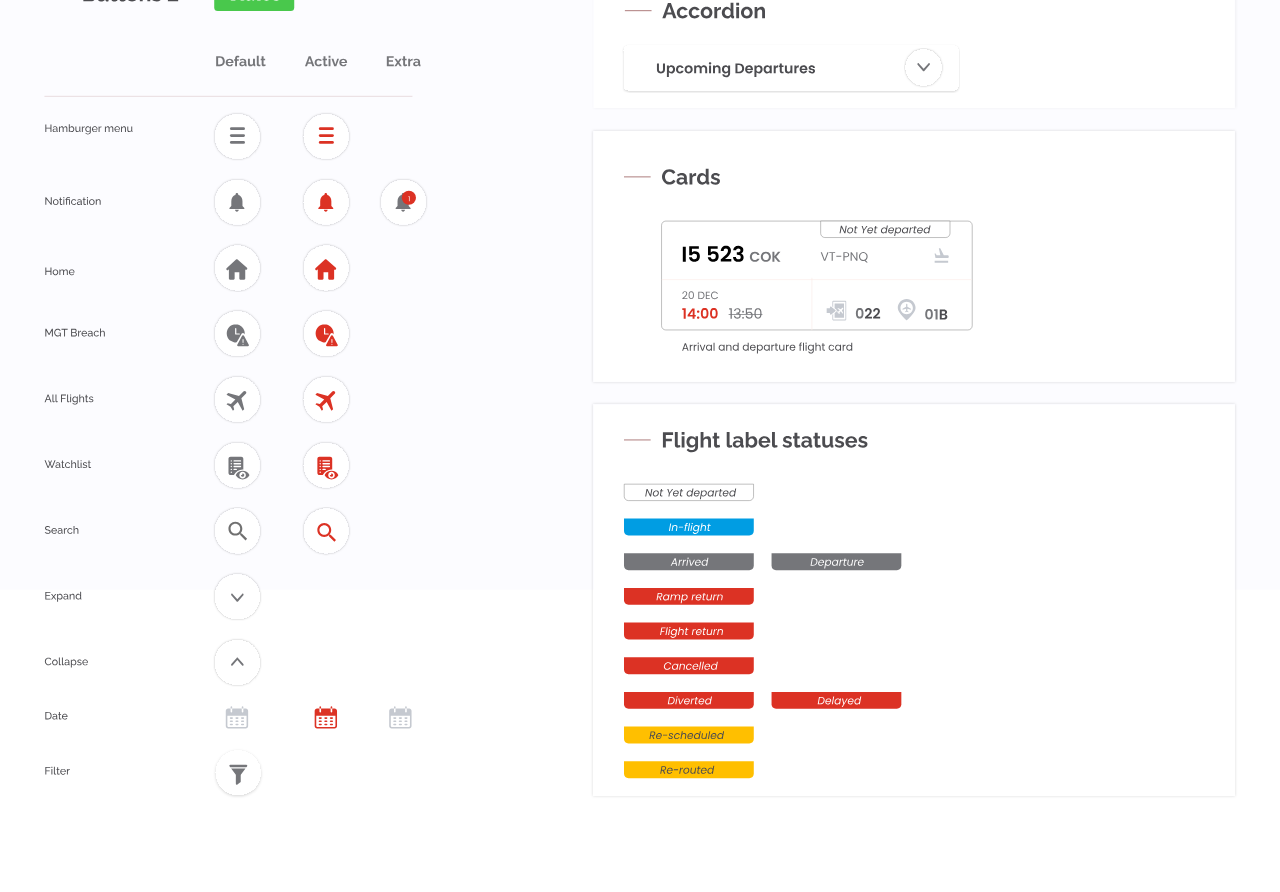
==== commit ee2c8074: "Update product1.html" ====
--- a/product1.html
+++ b/product1.html
@@ -15,19 +15,22 @@
 		<section id="two">
 			<div class="row">
 		<div class="ork-item">
-			<img style="width: 100%;" src="AirAsia India Case Study Page 1.svg" alt="Image">
+			<img style="width: 100%;" src="AirAsia Case Study Page 1.svg" alt="Image">
 		</div>
 	</div>
 
 	<div class="row"><div class="ork-item">
-		<img style="width: 100%; padding-top: 36px;" src="AirAsia India Case Study Page 2.svg" alt="SVG Image">
+		<img style="width: 100%; padding-top: 36px;" src="AirAsia Case Study Page 2.svg" alt="SVG Image">
 	</div></div>
 
 	
 	<div class="row"><div class="ork-item">
-		<img style="width: 100%;" src="AirAsia India Design System Page 3.svg" alt="SVG Image">
+		<img style="width: 100%;" src="AirAsia Case Study Page 3.svg" alt="SVG Image">
 	</div></div>
 		
+	<div class="row"><div class="ork-item">
+		<img style="width: 100%;" src="AirAsia Case Study Page 4.svg" alt="SVG Image">
+	</div></div>
 		
 	</section>
 	
